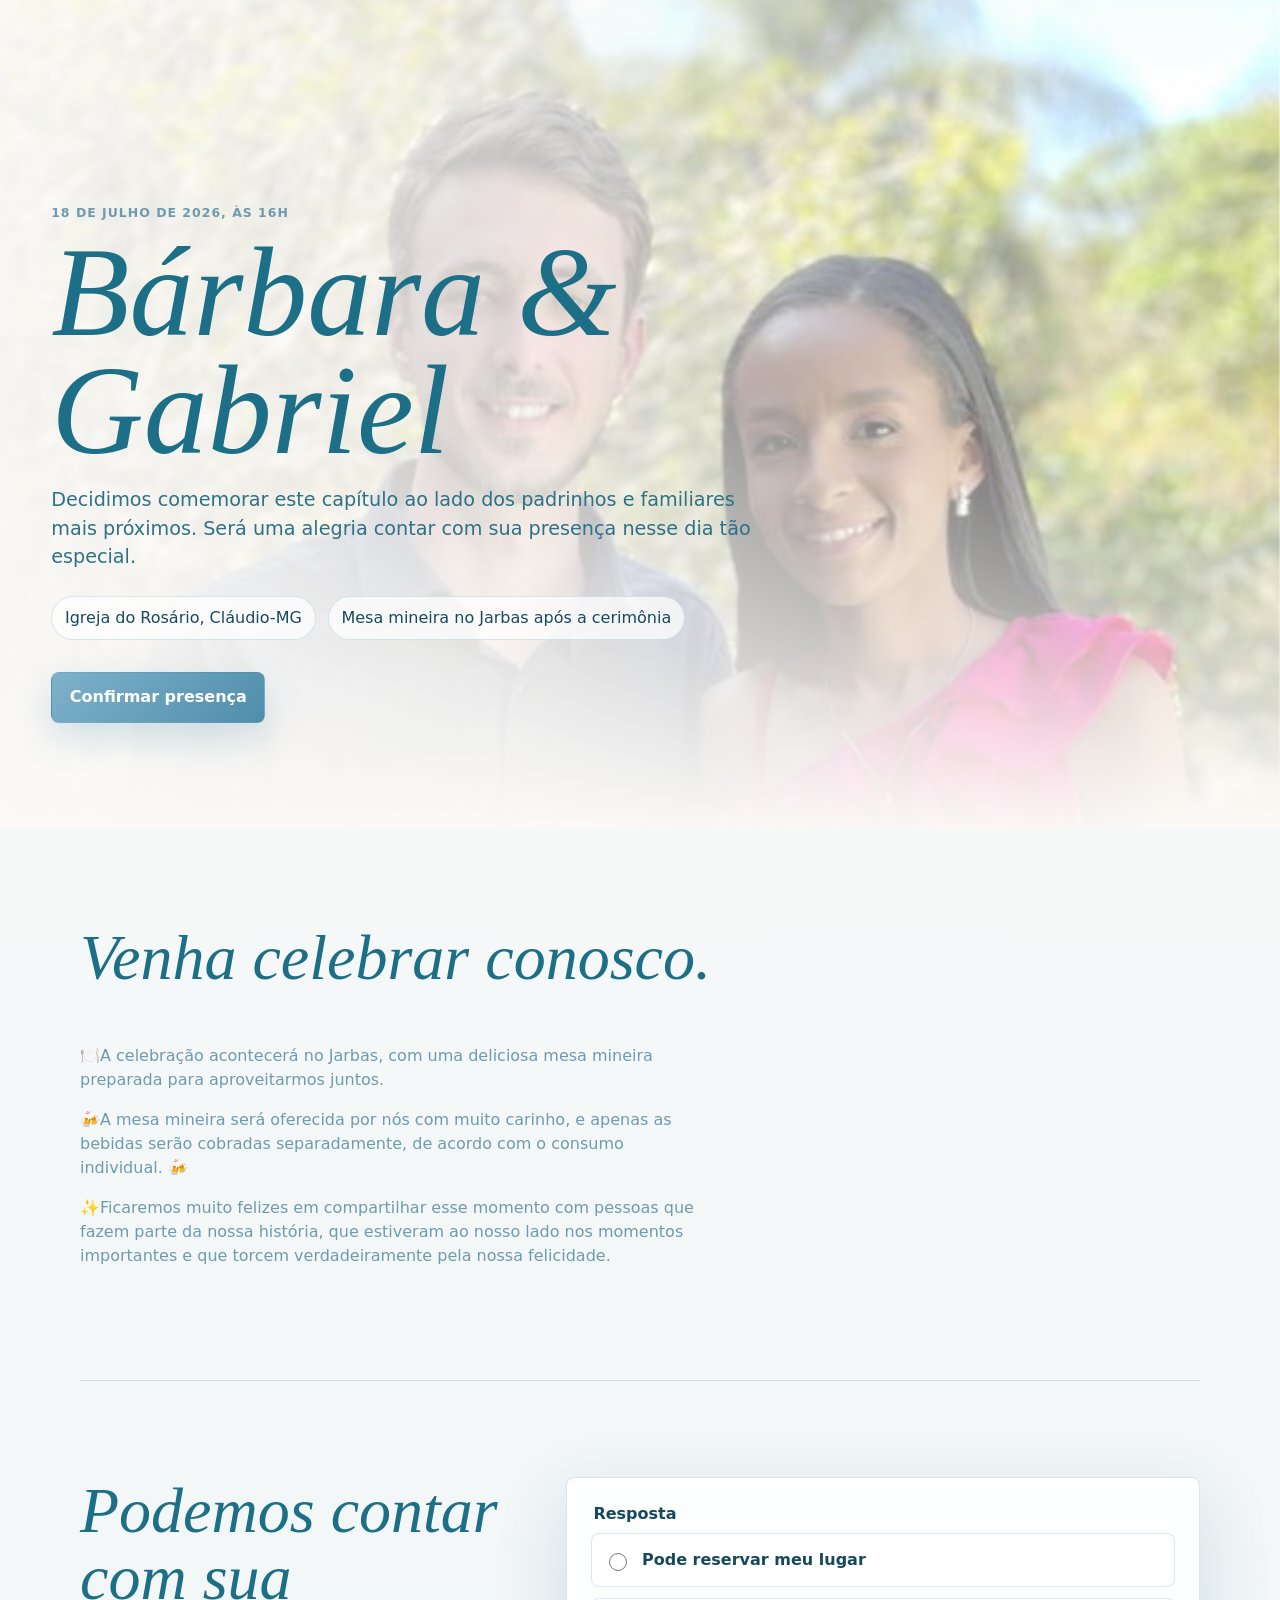
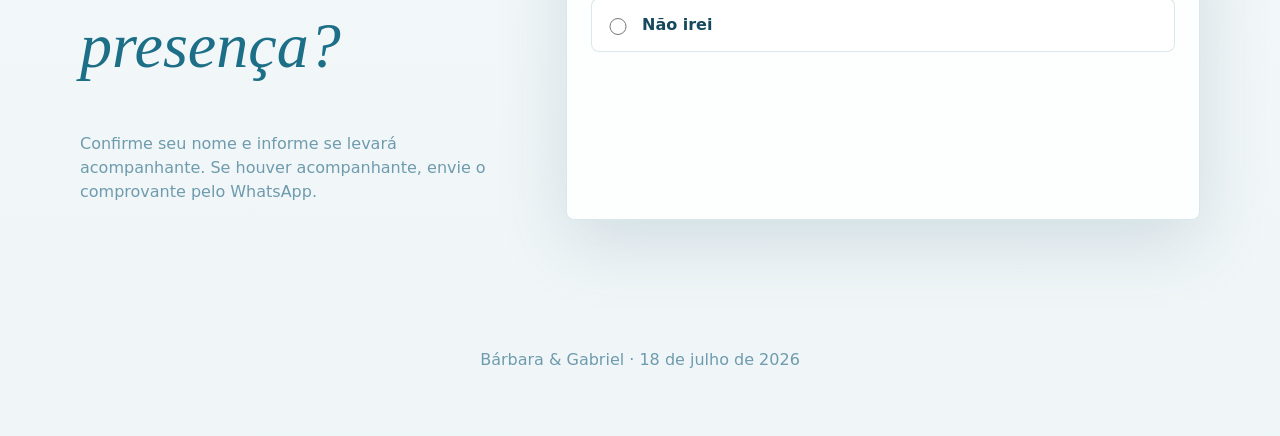
==== index.html @ 6b28c81f "Initial RSVP page" ====
<!doctype html>
<html lang="pt-BR">
  <head>
    <meta charset="utf-8" />
    <meta name="viewport" content="width=device-width, initial-scale=1" />
    <meta
      name="description"
      content="Confirme sua presença na celebração do casamento de Bárbara e Gabriel."
    />
    <title>Bárbara & Gabriel | Confirmação de Presença</title>
    <link
      rel="icon"
      href="data:image/svg+xml,%3Csvg xmlns='http://www.w3.org/2000/svg' viewBox='0 0 64 64'%3E%3Crect width='64' height='64' rx='8' fill='%23151625'/%3E%3Ctext x='50%25' y='56%25' text-anchor='middle' font-size='30' fill='%23f6f0e7' font-family='Georgia'%3EBG%3C/text%3E%3C/svg%3E"
    />
    <link rel="preload" as="image" href="foto.png" />
    <link rel="stylesheet" href="styles.css" />
  </head>
  <body>
    <a class="skip-link" href="#confirmacao">Ir para confirmação</a>

    <header class="hero" aria-label="Convite de casamento de Bárbara e Gabriel">
      <img
        class="hero__image"
        src="foto.png"
        alt="Bárbara e Gabriel sorrindo ao ar livre"
        width="1080"
        height="1271"
        decoding="async"
        fetchpriority="high"
      />
      <div class="hero__shade" aria-hidden="true"></div>
      <div class="hero__grain" aria-hidden="true"></div>

      <div class="hero__content">
        <p class="eyebrow">18 de julho de 2026, às 16h</p>
        <h1>Bárbara & Gabriel</h1>
        <p class="hero__copy">
          Decidimos comemorar este capítulo ao lado dos padrinhos e familiares
          mais próximos. Será uma alegria contar com sua presença nesse dia tão
          especial.
        </p>
        <div class="hero__meta" aria-label="Informações principais do evento">
          <span>Igreja do Rosário, Cláudio-MG</span>
          <span>Mesa mineira no Jarbas após a cerimônia</span>
        </div>
        <a class="button button--primary" href="#confirmacao">Confirmar presença</a>
      </div>
    </header>

    <main>
      <section class="intro" aria-labelledby="celebracao-title">
        <div class="intro__text">
          <h2 id="celebracao-title">Venha celebrar conosco.</h2>
          <p>
            🍽️A celebração acontecerá no Jarbas, com uma deliciosa mesa mineira
            preparada para aproveitarmos juntos.
          </p>
          <p>
            🍻A mesa mineira será oferecida por nós com muito carinho, e apenas
            as bebidas serão cobradas separadamente, de acordo com o consumo
            individual. 🍻
          </p>
          <p>
            ✨Ficaremos muito felizes em compartilhar esse momento com pessoas
            que fazem parte da nossa história, que estiveram ao nosso lado nos
            momentos importantes e que torcem verdadeiramente pela nossa
            felicidade.
          </p>
        </div>
      </section>

      <section class="rsvp" id="confirmacao" aria-labelledby="rsvp-title">
        <div class="rsvp__header">
          <h2 id="rsvp-title">Podemos contar com sua presença?</h2>
          <p>
            Confirme seu nome e informe se levará acompanhante. Se houver
            acompanhante, envie o comprovante pelo WhatsApp.
          </p>
        </div>

        <form class="rsvp-form" id="rsvpForm" novalidate>
          <div class="honeypot" aria-hidden="true">
            <label for="website">Website</label>
            <input id="website" name="website" type="text" tabindex="-1" autocomplete="off" />
          </div>

          <fieldset class="choice-group">
            <legend>Resposta</legend>
            <label class="choice-card">
              <input type="radio" name="attendance" value="confirmado" />
              <span>Pode reservar meu lugar</span>
            </label>
            <label class="choice-card">
              <input type="radio" name="attendance" value="nao_irei" />
              <span>Não irei</span>
            </label>
          </fieldset>

          <div class="presence-fields" data-presence-fields hidden>
            <div class="field">
              <label for="respondentName">Nome do convidado</label>
              <input
                id="respondentName"
                name="respondentName"
                type="text"
                maxlength="80"
                autocomplete="name"
                placeholder="Digite o seu nome."
              />
            </div>

            <div class="dynamic-block companions" data-companion-section>
              <div class="block-heading">
                <div>
                  <h3>Acompanhantes</h3>
                  <p>
                    Para os acompanhantes, haverá uma contribuição no valor de
                    R$ 70,00 referente à mesa mineira. As bebidas serão cobradas
                    à parte, de acordo com o consumo individual.
                  </p>
                  <p>
                    Pedimos apenas que nos envie o nome do acompanhante juntamente
                    com o comprovante do Pix abaixo ✨
                  </p>
                </div>
                <button class="button button--ghost" type="button" data-add-companion>
                  Adicionar acompanhante
                </button>
              </div>
              <div class="name-list" data-companion-list></div>
            </div>

            <aside class="summary" aria-live="polite">
              <div>
                <span>Pessoas confirmadas</span>
                <strong data-total-people>1</strong>
              </div>
              <div>
                <span>Acompanhantes</span>
                <strong data-total-companions>0</strong>
              </div>
              <div>
                <span>Contribuição</span>
                <strong data-total-price>R$ 0,00</strong>
              </div>
            </aside>

            <div class="payment-action" data-payment-action hidden>
              <div class="payment-info" aria-label="Dados de contribuição do acompanhante">
                <div>
                  <span class="detail__label">Pix</span>
                  <button class="copy-pix" type="button" data-copy="bargonsilva@gmail.com">
                    bargonsilva@gmail.com
                  </button>
                </div>
              </div>
              <a class="button button--secondary" data-whatsapp href="#" target="_blank" rel="noopener">
                Enviar comprovante pelo WhatsApp
              </a>
            </div>
          </div>

          <p class="form-message" data-form-message role="status"></p>

          <div class="form-actions" data-form-actions hidden>
            <button class="button button--primary" type="submit" data-submit>
              Enviar confirmação
            </button>
          </div>
        </form>

        <section class="success-panel" data-success hidden aria-live="polite">
          <p class="eyebrow">Confirmação enviada</p>
          <h2>Obrigado por responder.</h2>
          <p data-success-summary></p>
          <a class="button button--primary" data-success-whatsapp href="#" target="_blank" rel="noopener">
            Abrir WhatsApp
          </a>
        </section>
      </section>
    </main>

    <footer class="footer">
      <p>Bárbara & Gabriel · 18 de julho de 2026</p>
    </footer>

    <template id="nameRowTemplate">
      <div class="name-row">
        <label>
          <span data-label>Nome</span>
          <input type="text" maxlength="80" autocomplete="off" />
        </label>
        <button class="icon-button" type="button" aria-label="Remover nome" data-remove-name>
          ×
        </button>
      </div>
    </template>

    <script src="script.js"></script>
  </body>
</html>
---- styles.css ----
:root {
  color-scheme: light;
  --ink: #1c6f86;
  --text: #2f7185;
  --muted: #6e9bad;
  --bg: #fbfaf8;
  --bg-soft: #eef5f8;
  --paper-blue: #c2d9ee;
  --line: rgba(65, 139, 162, 0.2);
  --leaf: #6f9488;
  --leaf-dark: #315f62;
  --rose: #d01867;
  --rose-dark: #9e174f;
  --navy: #17495e;
  --focus: #8dbad4;
  --danger: #ad2c4b;
  --success: #497f61;
  --radius: 8px;
  --shadow: 0 22px 70px rgba(38, 93, 113, 0.16);
}

* {
  box-sizing: border-box;
}

html {
  scroll-behavior: smooth;
}

body {
  margin: 0;
  background:
    linear-gradient(180deg, rgba(251, 250, 248, 0.96), rgba(238, 245, 248, 0.9)),
    var(--bg);
  color: var(--text);
  font-family:
    "Segoe UI",
    system-ui,
    -apple-system,
    BlinkMacSystemFont,
    sans-serif;
  font-size: 16px;
  line-height: 1.5;
}

button,
input {
  font: inherit;
}

button,
a {
  -webkit-tap-highlight-color: transparent;
}

a {
  color: inherit;
}

.skip-link {
  position: fixed;
  left: 1rem;
  top: 1rem;
  z-index: 20;
  transform: translateY(-150%);
  background: var(--navy);
  color: #fff;
  padding: 0.75rem 1rem;
  border-radius: var(--radius);
}

.skip-link:focus-visible {
  transform: translateY(0);
}

.hero {
  position: relative;
  min-height: 92svh;
  display: grid;
  align-items: end;
  overflow: hidden;
  isolation: isolate;
  padding: clamp(1.25rem, 4vw, 4rem);
}

.hero__image,
.hero__shade,
.hero__grain {
  position: absolute;
  inset: 0;
  width: 100%;
  height: 100%;
}

.hero__image {
  object-fit: cover;
  object-position: 50% 28%;
  z-index: -3;
  filter: saturate(0.88) contrast(1.02) brightness(1.06);
}

.hero__shade {
  z-index: -2;
  background:
    linear-gradient(90deg, rgba(251, 250, 248, 0.94) 0%, rgba(251, 250, 248, 0.74) 39%, rgba(251, 250, 248, 0.06) 100%),
    linear-gradient(180deg, rgba(251, 250, 248, 0.1) 0%, rgba(251, 250, 248, 0.18) 50%, rgba(251, 250, 248, 0.98) 100%);
}

.hero__grain {
  z-index: -1;
  opacity: 0.28;
  background-image:
    linear-gradient(rgba(255, 255, 255, 0.05) 1px, transparent 1px),
    linear-gradient(90deg, rgba(255, 255, 255, 0.04) 1px, transparent 1px);
  background-size: 44px 44px;
  mix-blend-mode: soft-light;
}

.hero__content {
  max-width: 720px;
  padding-bottom: min(6vh, 4rem);
  animation: reveal 900ms ease-out both;
}

.eyebrow {
  margin: 0 0 0.75rem;
  color: var(--muted);
  font-size: 0.78rem;
  font-weight: 700;
  letter-spacing: 0.08em;
  text-transform: uppercase;
}

h1,
h2,
h3,
p {
  margin-top: 0;
}

h1 {
  margin-bottom: 1rem;
  font-family: Georgia, "Times New Roman", serif;
  font-size: clamp(3.25rem, 10vw, 8.5rem);
  font-weight: 400;
  line-height: 0.92;
  color: var(--ink);
  font-style: italic;
}

h2 {
  font-family: Georgia, "Times New Roman", serif;
  font-size: clamp(2rem, 5vw, 4rem);
  font-weight: 400;
  line-height: 1.05;
  color: var(--ink);
  font-style: italic;
}

h3 {
  margin-bottom: 0.25rem;
  font-size: 1rem;
}

.hero__copy {
  max-width: 58ch;
  color: var(--text);
  font-size: clamp(1rem, 2vw, 1.2rem);
}

.hero__meta {
  display: flex;
  flex-wrap: wrap;
  gap: 0.75rem;
  margin: 1.5rem 0 2rem;
}

.hero__meta span {
  border: 1px solid var(--line);
  border-radius: 999px;
  padding: 0.55rem 0.8rem;
  background: rgba(255, 255, 255, 0.72);
  backdrop-filter: blur(10px);
  color: var(--navy);
}

.button {
  display: inline-flex;
  min-height: 48px;
  align-items: center;
  justify-content: center;
  border: 1px solid transparent;
  border-radius: var(--radius);
  padding: 0.78rem 1.1rem;
  cursor: pointer;
  text-decoration: none;
  font-weight: 750;
  transition:
    transform 160ms ease,
    border-color 160ms ease,
    background 160ms ease,
    color 160ms ease;
}

.button:hover {
  transform: translateY(-2px);
}

.button:active {
  transform: translateY(0);
}

.button--primary {
  background: linear-gradient(135deg, #7fb1ca, #4f8eab);
  color: #fff;
  box-shadow: 0 14px 36px rgba(79, 142, 171, 0.24);
}

.button--secondary {
  background: rgba(194, 217, 238, 0.46);
  border-color: var(--line);
  color: var(--navy);
}

.button--ghost {
  min-height: 42px;
  background: transparent;
  border-color: rgba(65, 139, 162, 0.32);
  color: var(--ink);
}

main {
  position: relative;
  z-index: 1;
}

.intro,
.rsvp {
  width: min(1120px, calc(100% - 2rem));
  margin-inline: auto;
}

.intro {
  display: grid;
  grid-template-columns: 1fr;
  gap: clamp(1rem, 4vw, 3rem);
  padding: clamp(3rem, 8vw, 6rem) 0;
  border-bottom: 1px solid var(--line);
}

.intro__text p {
  max-width: 62ch;
  color: var(--muted);
}

.intro__details,
.payment-info {
  align-self: end;
  display: grid;
  gap: 1rem;
  padding: 1rem;
  border: 1px solid var(--line);
  border-radius: var(--radius);
  background: rgba(255, 255, 255, 0.72);
}

.intro__details > div,
.payment-info > div {
  display: grid;
  gap: 0.25rem;
}

.detail__label {
  color: var(--muted);
  font-size: 0.82rem;
}

.copy-pix {
  width: fit-content;
  border: 0;
  padding: 0;
  background: transparent;
  color: var(--ink);
  cursor: pointer;
  text-align: left;
  font-weight: 700;
  text-decoration: underline;
  text-underline-offset: 0.25em;
}

.rsvp {
  display: grid;
  grid-template-columns: minmax(0, 0.8fr) minmax(320px, 1.2fr);
  gap: clamp(1.5rem, 5vw, 4rem);
  padding: clamp(3rem, 8vw, 6rem) 0;
}

.rsvp__header {
  position: sticky;
  top: 1.5rem;
  align-self: start;
}

.rsvp__header p {
  color: var(--muted);
}

.rsvp-form,
.success-panel {
  border: 1px solid var(--line);
  border-radius: var(--radius);
  background: rgba(255, 255, 255, 0.84);
  box-shadow: var(--shadow);
  padding: clamp(1rem, 3vw, 1.5rem);
}

.honeypot {
  position: absolute;
  left: -100vw;
  width: 1px;
  height: 1px;
  overflow: hidden;
}

.field,
.dynamic-block,
.choice-group {
  margin: 0 0 1.25rem;
}

label,
legend {
  color: var(--navy);
  font-weight: 700;
}

.field label,
.name-row span,
legend {
  display: block;
  margin-bottom: 0.45rem;
}

input[type="text"] {
  width: 100%;
  min-height: 48px;
  border: 1px solid var(--line);
  border-radius: var(--radius);
  background: rgba(255, 255, 255, 0.92);
  color: var(--navy);
  padding: 0.8rem 0.9rem;
  outline: 0;
}

input[type="text"]::placeholder {
  color: rgba(47, 113, 133, 0.56);
}

input[type="text"]:focus,
.choice-card:has(input:focus-visible),
.button:focus-visible,
.icon-button:focus-visible,
.copy-pix:focus-visible {
  outline: 3px solid rgba(141, 186, 212, 0.42);
  outline-offset: 3px;
}

.choice-group {
  border: 0;
  padding: 0;
}

.choice-card {
  display: flex;
  min-height: 54px;
  align-items: center;
  gap: 0.75rem;
  border: 1px solid var(--line);
  border-radius: var(--radius);
  padding: 0.75rem;
  background: rgba(255, 255, 255, 0.78);
  cursor: pointer;
}

.choice-card + .choice-card {
  margin-top: 0.65rem;
}

.choice-card:has(input:checked) {
  border-color: rgba(65, 139, 162, 0.62);
  background: rgba(194, 217, 238, 0.48);
}

.choice-card input {
  width: 1.1rem;
  height: 1.1rem;
  accent-color: var(--rose);
}

.block-heading {
  display: flex;
  align-items: start;
  justify-content: space-between;
  gap: 1rem;
  margin-bottom: 0.85rem;
}

.block-heading p {
  margin-bottom: 0;
  color: var(--muted);
  font-size: 0.94rem;
}

.name-list {
  display: grid;
  gap: 0.75rem;
}

.name-row {
  display: grid;
  grid-template-columns: 1fr 44px;
  gap: 0.65rem;
  align-items: end;
}

.icon-button {
  width: 44px;
  height: 48px;
  border: 1px solid var(--line);
  border-radius: var(--radius);
  background: rgba(194, 217, 238, 0.22);
  color: var(--ink);
  cursor: pointer;
  font-size: 1.4rem;
  line-height: 1;
}

.summary {
  display: grid;
  grid-template-columns: repeat(3, 1fr);
  gap: 0.7rem;
  margin: 1.25rem 0;
}

.summary div {
  display: grid;
  gap: 0.35rem;
  border: 1px solid var(--line);
  border-radius: var(--radius);
  padding: 0.85rem;
  background: rgba(238, 245, 248, 0.7);
}

.payment-action {
  display: grid;
  gap: 0.8rem;
  margin-top: -0.2rem;
  border: 1px solid var(--line);
  border-radius: var(--radius);
  padding: 1rem;
  background: rgba(194, 217, 238, 0.24);
}

.payment-action p {
  margin: 0;
  color: var(--text);
}

.summary span {
  color: var(--muted);
  font-size: 0.78rem;
}

.summary strong {
  font-size: 1.1rem;
}

.form-message {
  min-height: 1.5rem;
  color: var(--muted);
}

.form-message.is-error {
  color: var(--danger);
}

.form-message.is-success {
  color: var(--success);
}

.form-actions {
  display: grid;
  gap: 0.75rem;
}

.success-panel {
  align-self: start;
}

.success-panel p:not(.eyebrow) {
  color: var(--muted);
}

.footer {
  padding: 2rem 1rem 3rem;
  color: var(--muted);
  text-align: center;
}

[hidden] {
  display: none !important;
}

@keyframes reveal {
  from {
    opacity: 0;
    transform: translateY(24px);
  }
  to {
    opacity: 1;
    transform: translateY(0);
  }
}

@media (max-width: 820px) {
  .hero {
    min-height: 92svh;
    align-items: end;
  }

  .hero__image {
    object-position: 50% 20%;
  }

  .hero__shade {
    background:
      linear-gradient(180deg, rgba(251, 250, 248, 0.08) 0%, rgba(251, 250, 248, 0.42) 42%, rgba(251, 250, 248, 0.98) 100%),
      linear-gradient(90deg, rgba(251, 250, 248, 0.76), rgba(251, 250, 248, 0.2));
  }

  .intro,
  .rsvp {
    grid-template-columns: 1fr;
  }

  .rsvp__header {
    position: static;
  }

  .summary {
    grid-template-columns: 1fr;
  }

  .block-heading,
  .form-actions {
    align-items: stretch;
    flex-direction: column;
  }

  .button {
    width: 100%;
  }
}

@media (max-width: 480px) {
  .hero {
    padding: 1rem;
  }

  .hero__meta span {
    width: 100%;
  }

  .name-row {
    grid-template-columns: 1fr;
  }

  .icon-button {
    width: 100%;
  }
}

@media (prefers-reduced-motion: reduce) {
  *,
  *::before,
  *::after {
    scroll-behavior: auto !important;
    animation-duration: 1ms !important;
    animation-iteration-count: 1 !important;
    transition-duration: 1ms !important;
  }
}
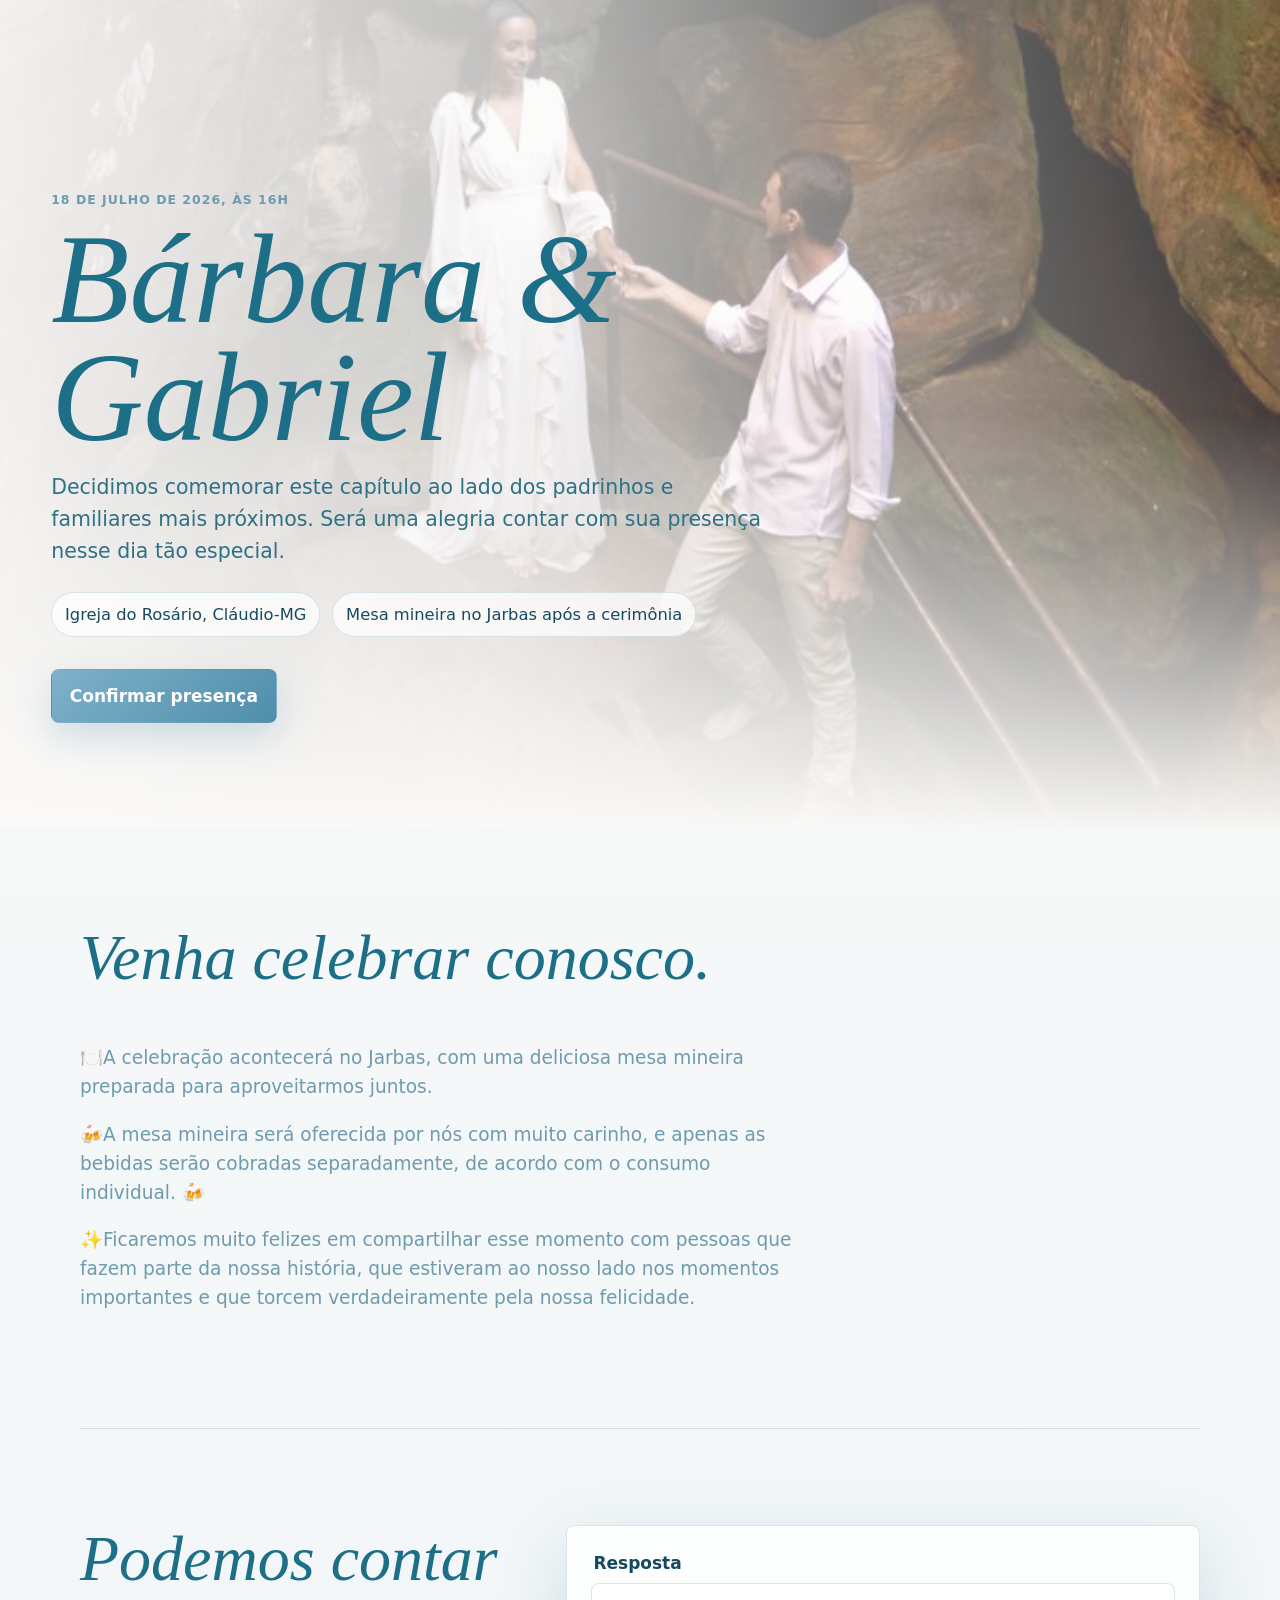
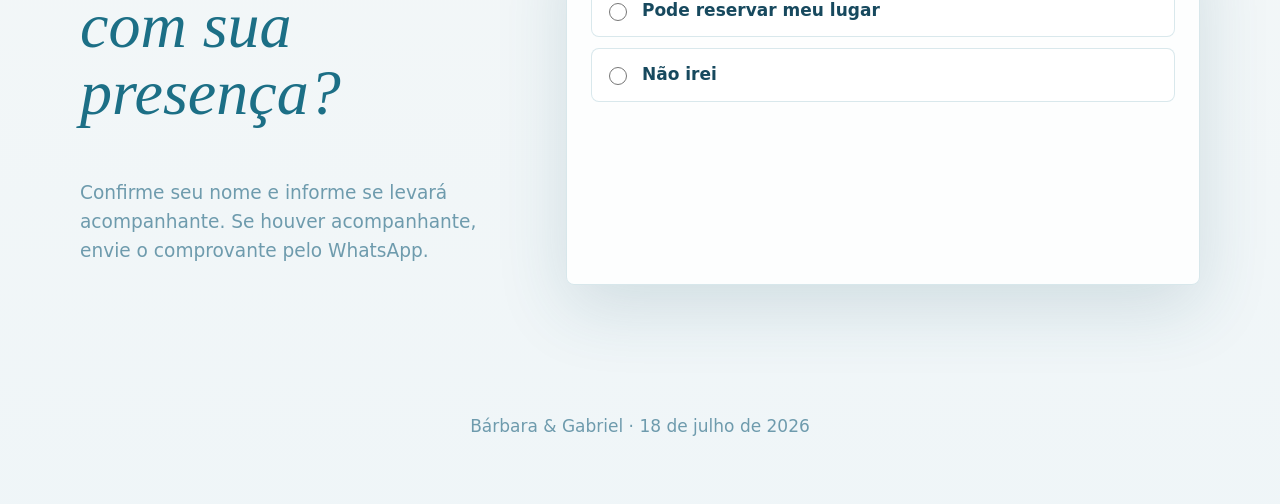
==== commit 1cb7e147: "Add Pix copy icon button" ====
--- a/index.html
+++ b/index.html
@@ -149,9 +149,18 @@
               <div class="payment-info" aria-label="Dados de contribuição do acompanhante">
                 <div>
                   <span class="detail__label">Pix</span>
-                  <button class="copy-pix" type="button" data-copy="bargonsilva@gmail.com">
-                    bargonsilva@gmail.com
-                  </button>
+                  <span class="pix-copy-row">
+                    <span class="pix-key">bargonsilva@gmail.com</span>
+                    <button
+                      class="copy-pix"
+                      type="button"
+                      data-copy="bargonsilva@gmail.com"
+                      aria-label="Copiar chave Pix"
+                      title="Copiar chave Pix"
+                    >
+                      <span aria-hidden="true">⧉</span>
+                    </button>
+                  </span>
                 </div>
               </div>
               <a class="button button--secondary" data-whatsapp href="#" target="_blank" rel="noopener">
--- a/styles.css
+++ b/styles.css
@@ -39,8 +39,8 @@
     -apple-system,
     BlinkMacSystemFont,
     sans-serif;
-  font-size: 16px;
-  line-height: 1.5;
+  font-size: 17px;
+  line-height: 1.56;
 }
 
 button,
@@ -165,7 +165,7 @@
 .hero__copy {
   max-width: 58ch;
   color: var(--text);
-  font-size: clamp(1rem, 2vw, 1.2rem);
+  font-size: clamp(1.08rem, 2vw, 1.28rem);
 }
 
 .hero__meta {
@@ -182,6 +182,7 @@
   background: rgba(255, 255, 255, 0.72);
   backdrop-filter: blur(10px);
   color: var(--navy);
+  font-size: 1.02rem;
 }
 
 .button {
@@ -251,6 +252,7 @@
 .intro__text p {
   max-width: 62ch;
   color: var(--muted);
+  font-size: clamp(1.06rem, 1.7vw, 1.16rem);
 }
 
 .intro__details,
@@ -272,20 +274,50 @@
 
 .detail__label {
   color: var(--muted);
-  font-size: 0.82rem;
+  font-size: 0.9rem;
+}
+
+.pix-copy-row {
+  display: flex;
+  align-items: center;
+  gap: 0.55rem;
+  flex-wrap: wrap;
+}
+
+.pix-key {
+  color: var(--ink);
+  font-weight: 700;
 }
 
 .copy-pix {
-  width: fit-content;
-  border: 0;
+  display: inline-grid;
+  width: 36px;
+  height: 36px;
+  place-items: center;
+  border: 1px solid var(--line);
+  border-radius: var(--radius);
   padding: 0;
-  background: transparent;
+  background: rgba(255, 255, 255, 0.78);
   color: var(--ink);
   cursor: pointer;
-  text-align: left;
-  font-weight: 700;
-  text-decoration: underline;
-  text-underline-offset: 0.25em;
+  font-size: 1rem;
+  line-height: 1;
+  transition:
+    transform 160ms ease,
+    background 160ms ease,
+    border-color 160ms ease;
+}
+
+.copy-pix:hover {
+  transform: translateY(-1px);
+  border-color: rgba(65, 139, 162, 0.42);
+  background: rgba(194, 217, 238, 0.42);
+}
+
+.copy-pix.is-copied {
+  border-color: rgba(73, 127, 97, 0.45);
+  background: rgba(73, 127, 97, 0.12);
+  color: var(--success);
 }
 
 .rsvp {
@@ -303,6 +335,7 @@
 
 .rsvp__header p {
   color: var(--muted);
+  font-size: clamp(1.06rem, 1.7vw, 1.16rem);
 }
 
 .rsvp-form,
@@ -408,7 +441,7 @@
 .block-heading p {
   margin-bottom: 0;
   color: var(--muted);
-  font-size: 0.94rem;
+  font-size: 1.02rem;
 }
 
 .name-list {
@@ -464,11 +497,12 @@
 .payment-action p {
   margin: 0;
   color: var(--text);
+  font-size: 1.02rem;
 }
 
 .summary span {
   color: var(--muted);
-  font-size: 0.78rem;
+  font-size: 0.88rem;
 }
 
 .summary strong {
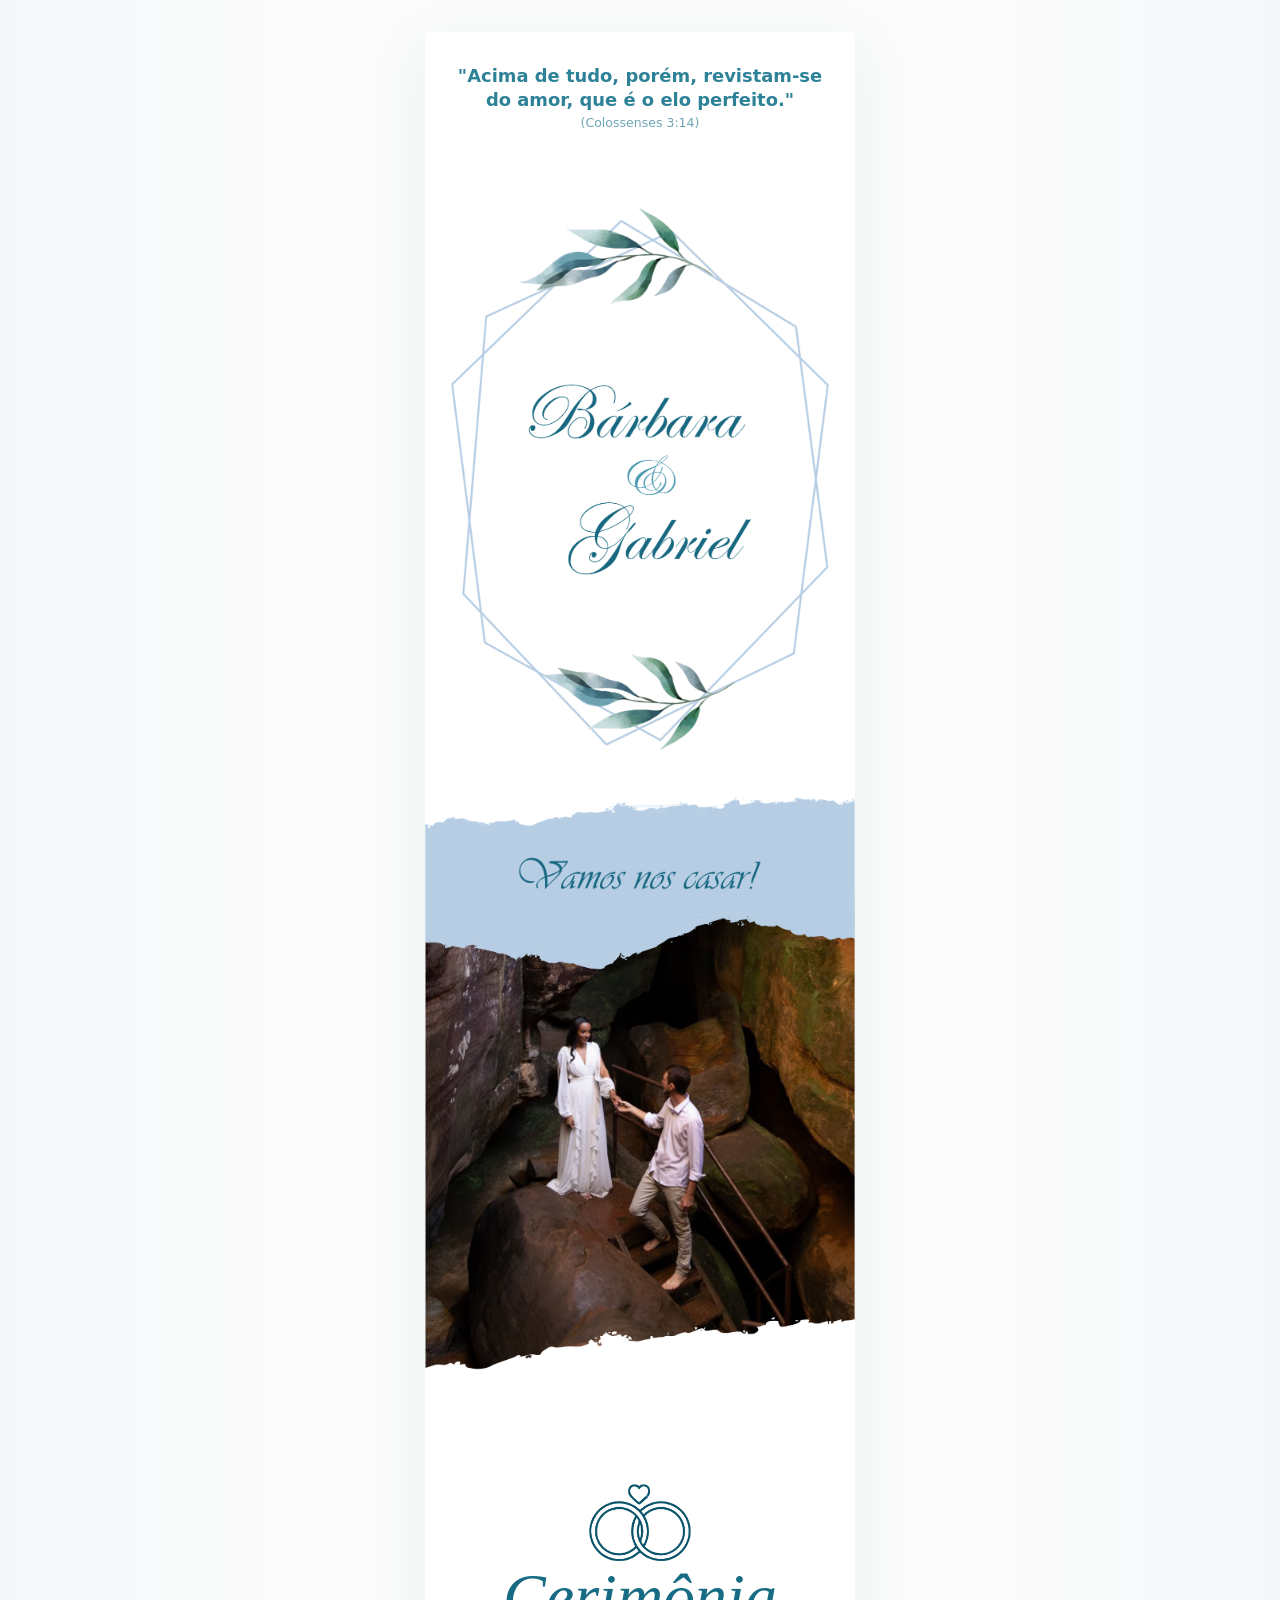
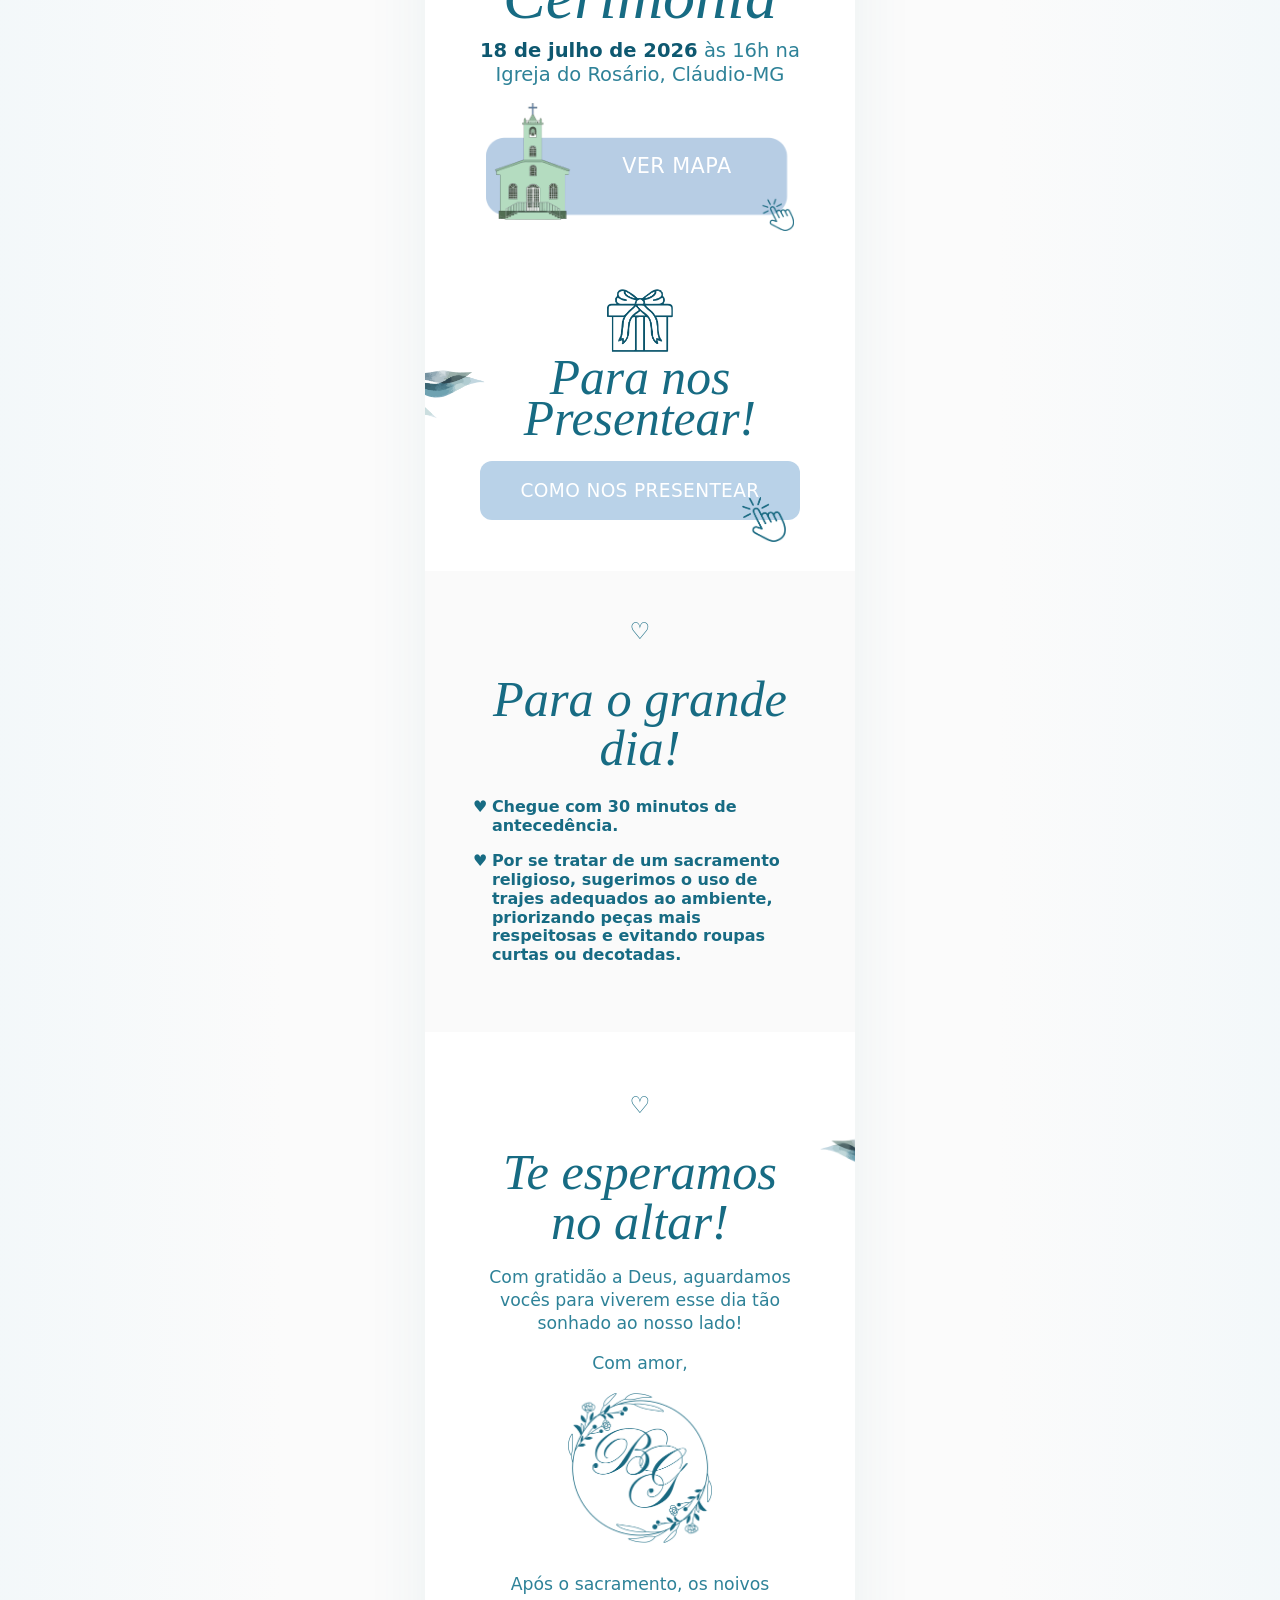
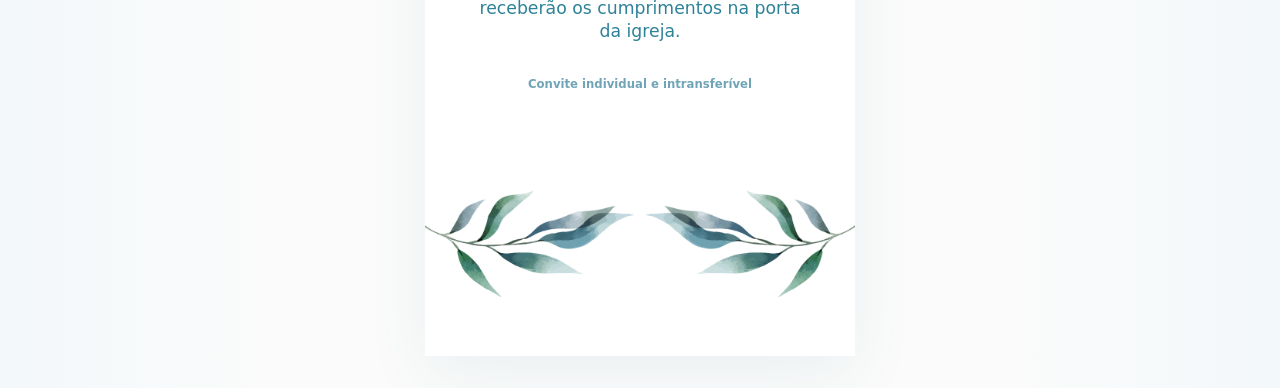
==== commit c16bab78: "Remove RSVP CTA from invitation ending" ====
--- a/index.html
+++ b/index.html
@@ -5,206 +5,171 @@
     <meta name="viewport" content="width=device-width, initial-scale=1" />
     <meta
       name="description"
-      content="Confirme sua presença na celebração do casamento de Bárbara e Gabriel."
+      content="Convite de casamento de Bárbara e Gabriel."
     />
-    <title>Bárbara & Gabriel | Confirmação de Presença</title>
+    <title>Bárbara & Gabriel | Convite de Casamento</title>
     <link
       rel="icon"
-      href="data:image/svg+xml,%3Csvg xmlns='http://www.w3.org/2000/svg' viewBox='0 0 64 64'%3E%3Crect width='64' height='64' rx='8' fill='%23151625'/%3E%3Ctext x='50%25' y='56%25' text-anchor='middle' font-size='30' fill='%23f6f0e7' font-family='Georgia'%3EBG%3C/text%3E%3C/svg%3E"
+      href="data:image/svg+xml,%3Csvg xmlns='http://www.w3.org/2000/svg' viewBox='0 0 64 64'%3E%3Crect width='64' height='64' rx='8' fill='%23f8fbfb'/%3E%3Ctext x='50%25' y='56%25' text-anchor='middle' font-size='28' fill='%23176b83' font-family='Georgia'%3EBG%3C/text%3E%3C/svg%3E"
     />
-    <link rel="preload" as="image" href="foto.png" />
-    <link rel="stylesheet" href="styles.css" />
+    <link rel="preload" as="image" href="assets/convite/nomes.png" />
+    <link rel="preload" as="image" href="assets/convite/noivos.png" />
+    <link rel="stylesheet" href="convite.css" />
   </head>
   <body>
-    <a class="skip-link" href="#confirmacao">Ir para confirmação</a>
+    <a class="skip-link" href="#cerimonia">Ir para cerimônia</a>
 
-    <header class="hero" aria-label="Convite de casamento de Bárbara e Gabriel">
-      <img
-        class="hero__image"
-        src="foto.png"
-        alt="Bárbara e Gabriel sorrindo ao ar livre"
-        width="1080"
-        height="1271"
-        decoding="async"
-        fetchpriority="high"
-      />
-      <div class="hero__shade" aria-hidden="true"></div>
-      <div class="hero__grain" aria-hidden="true"></div>
+    <main class="invite-page" aria-label="Convite de casamento de Bárbara e Gabriel">
+      <header class="opening">
+        <p class="verse">
+          "Acima de tudo, porém, revistam-se<br />
+          do amor, que é o elo perfeito."
+          <span>(Colossenses 3:14)</span>
+        </p>
 
-      <div class="hero__content">
-        <p class="eyebrow">18 de julho de 2026, às 16h</p>
-        <h1>Bárbara & Gabriel</h1>
-        <p class="hero__copy">
-          Decidimos comemorar este capítulo ao lado dos padrinhos e familiares
-          mais próximos. Será uma alegria contar com sua presença nesse dia tão
-          especial.
-        </p>
-        <div class="hero__meta" aria-label="Informações principais do evento">
-          <span>Igreja do Rosário, Cláudio-MG</span>
-          <span>Mesa mineira no Jarbas após a cerimônia</span>
-        </div>
-        <a class="button button--primary" href="#confirmacao">Confirmar presença</a>
-      </div>
-    </header>
+        <img
+          class="names-art"
+          src="assets/convite/nomes.png"
+          alt="Bárbara e Gabriel"
+          width="946"
+          height="1619"
+          decoding="async"
+          fetchpriority="high"
+        />
+      </header>
 
-    <main>
-      <section class="intro" aria-labelledby="celebracao-title">
-        <div class="intro__text">
-          <h2 id="celebracao-title">Venha celebrar conosco.</h2>
-          <p>
-            🍽️A celebração acontecerá no Jarbas, com uma deliciosa mesa mineira
-            preparada para aproveitarmos juntos.
-          </p>
-          <p>
-            🍻A mesa mineira será oferecida por nós com muito carinho, e apenas
-            as bebidas serão cobradas separadamente, de acordo com o consumo
-            individual. 🍻
-          </p>
-          <p>
-            ✨Ficaremos muito felizes em compartilhar esse momento com pessoas
-            que fazem parte da nossa história, que estiveram ao nosso lado nos
-            momentos importantes e que torcem verdadeiramente pela nossa
-            felicidade.
-          </p>
-        </div>
+      <section class="couple-section" aria-label="Vamos nos casar">
+        <img
+          class="couple-art"
+          src="assets/convite/noivos.png"
+          alt="Vamos nos casar! Foto de Bárbara e Gabriel"
+          width="1082"
+          height="1599"
+          decoding="async"
+          fetchpriority="high"
+        />
       </section>
 
-      <section class="rsvp" id="confirmacao" aria-labelledby="rsvp-title">
-        <div class="rsvp__header">
-          <h2 id="rsvp-title">Podemos contar com sua presença?</h2>
-          <p>
-            Confirme seu nome e informe se levará acompanhante. Se houver
-            acompanhante, envie o comprovante pelo WhatsApp.
-          </p>
-        </div>
+      <section class="ceremony" id="cerimonia" aria-labelledby="ceremony-title">
+        <img
+          class="rings-art"
+          src="assets/convite/aliancas.png"
+          alt=""
+          width="194"
+          height="146"
+          decoding="async"
+        />
+        <h1 id="ceremony-title">Cerimônia</h1>
+        <p>
+          <strong>18 de julho de 2026</strong> às 16h na<br />
+          Igreja do Rosário, Cláudio-MG
+        </p>
 
-        <form class="rsvp-form" id="rsvpForm" novalidate>
-          <div class="honeypot" aria-hidden="true">
-            <label for="website">Website</label>
-            <input id="website" name="website" type="text" tabindex="-1" autocomplete="off" />
-          </div>
+        <a
+          class="map-link"
+          href="https://www.google.com/maps/search/?api=1&query=Igreja%20do%20Ros%C3%A1rio%2C%20Cl%C3%A1udio-MG"
+          target="_blank"
+          rel="noopener"
+          aria-label="Ver mapa da Igreja do Rosário, Cláudio-MG"
+        >
+          <img
+            src="assets/convite/local.png"
+            alt=""
+            width="1325"
+            height="556"
+            decoding="async"
+          />
+          <span>Ver mapa</span>
+        </a>
+      </section>
 
-          <fieldset class="choice-group">
-            <legend>Resposta</legend>
-            <label class="choice-card">
-              <input type="radio" name="attendance" value="confirmado" />
-              <span>Pode reservar meu lugar</span>
-            </label>
-            <label class="choice-card">
-              <input type="radio" name="attendance" value="nao_irei" />
-              <span>Não irei</span>
-            </label>
-          </fieldset>
+      <section class="gift-section" aria-labelledby="gift-title">
+        <img
+          class="branch branch--left"
+          src="assets/convite/galho-2.png"
+          alt=""
+          width="369"
+          height="368"
+          decoding="async"
+        />
+        <img
+          class="gift-art"
+          src="assets/convite/presente.png"
+          alt=""
+          width="253"
+          height="242"
+          decoding="async"
+        />
+        <h2 id="gift-title">Para nos<br />Presentear!</h2>
+        <a
+          class="soft-button"
+          href="presentes.html"
+        >
+          Como nos presentear
+          <img
+            class="click-icon click-icon--gift"
+            src="assets/convite/icone-clique.png"
+            alt=""
+            width="194"
+            height="198"
+            decoding="async"
+          />
+        </a>
+      </section>
 
-          <div class="presence-fields" data-presence-fields hidden>
-            <div class="field">
-              <label for="respondentName">Nome do convidado</label>
-              <input
-                id="respondentName"
-                name="respondentName"
-                type="text"
-                maxlength="80"
-                autocomplete="name"
-                placeholder="Digite o seu nome."
-              />
-            </div>
+      <section class="big-day" aria-labelledby="big-day-title">
+        <span class="heart" aria-hidden="true">♡</span>
+        <h2 id="big-day-title">Para o grande dia!</h2>
+        <ul>
+          <li>Chegue com 30 minutos de antecedência.</li>
+          <li>
+            Por se tratar de um sacramento religioso, sugerimos o uso de trajes
+            adequados ao ambiente, priorizando peças mais respeitosas e evitando
+            roupas curtas ou decotadas.
+          </li>
+        </ul>
+      </section>
 
-            <div class="dynamic-block companions" data-companion-section>
-              <div class="block-heading">
-                <div>
-                  <h3>Acompanhantes</h3>
-                  <p>
-                    Para os acompanhantes, haverá uma contribuição no valor de
-                    R$ 70,00 referente à mesa mineira. As bebidas serão cobradas
-                    à parte, de acordo com o consumo individual.
-                  </p>
-                  <p>
-                    Pedimos apenas que nos envie o nome do acompanhante juntamente
-                    com o comprovante do Pix abaixo ✨
-                  </p>
-                </div>
-                <button class="button button--ghost" type="button" data-add-companion>
-                  Adicionar acompanhante
-                </button>
-              </div>
-              <div class="name-list" data-companion-list></div>
-            </div>
+      <section class="closing" aria-label="Mensagem aos convidados">
+        <span class="heart" aria-hidden="true">♡</span>
+        <img
+          class="branch branch--right"
+          src="assets/convite/galho.png"
+          alt=""
+          width="369"
+          height="368"
+          decoding="async"
+        />
+        <h2>Te esperamos no altar!</h2>
+        <p>
+          Com gratidão a Deus, aguardamos vocês para viverem esse dia tão sonhado
+          ao nosso lado!
+        </p>
+        <p>Com amor,</p>
+        <img
+          class="crest-art"
+          src="assets/convite/brasao.png"
+          alt="Brasão de Bárbara e Gabriel"
+          width="614"
+          height="614"
+          loading="eager"
+          decoding="async"
+        />
+        <p>
+          Após o sacramento, os noivos receberão os cumprimentos na porta da igreja.
+        </p>
+        <small>Convite individual e intransferível</small>
+      </section>
 
-            <aside class="summary" aria-live="polite">
-              <div>
-                <span>Pessoas confirmadas</span>
-                <strong data-total-people>1</strong>
-              </div>
-              <div>
-                <span>Acompanhantes</span>
-                <strong data-total-companions>0</strong>
-              </div>
-              <div>
-                <span>Contribuição</span>
-                <strong data-total-price>R$ 0,00</strong>
-              </div>
-            </aside>
-
-            <div class="payment-action" data-payment-action hidden>
-              <div class="payment-info" aria-label="Dados de contribuição do acompanhante">
-                <div>
-                  <span class="detail__label">Pix</span>
-                  <span class="pix-copy-row">
-                    <span class="pix-key">bargonsilva@gmail.com</span>
-                    <button
-                      class="copy-pix"
-                      type="button"
-                      data-copy="bargonsilva@gmail.com"
-                      aria-label="Copiar chave Pix"
-                      title="Copiar chave Pix"
-                    >
-                      <span aria-hidden="true">⧉</span>
-                    </button>
-                  </span>
-                </div>
-              </div>
-              <a class="button button--secondary" data-whatsapp href="#" target="_blank" rel="noopener">
-                Enviar comprovante pelo WhatsApp
-              </a>
-            </div>
-          </div>
-
-          <p class="form-message" data-form-message role="status"></p>
-
-          <div class="form-actions" data-form-actions hidden>
-            <button class="button button--primary" type="submit" data-submit>
-              Enviar confirmação
-            </button>
-          </div>
-        </form>
-
-        <section class="success-panel" data-success hidden aria-live="polite">
-          <p class="eyebrow">Confirmação enviada</p>
-          <h2>Obrigado por responder.</h2>
-          <p data-success-summary></p>
-          <a class="button button--primary" data-success-whatsapp href="#" target="_blank" rel="noopener">
-            Abrir WhatsApp
-          </a>
-        </section>
-      </section>
+      <footer class="invite-footer">
+        <img
+          src="assets/convite/galhos.png"
+          alt=""
+          width="1247"
+          height="682"
+          decoding="async"
+        />
+      </footer>
     </main>
-
-    <footer class="footer">
-      <p>Bárbara & Gabriel · 18 de julho de 2026</p>
-    </footer>
-
-    <template id="nameRowTemplate">
-      <div class="name-row">
-        <label>
-          <span data-label>Nome</span>
-          <input type="text" maxlength="80" autocomplete="off" />
-        </label>
-        <button class="icon-button" type="button" aria-label="Remover nome" data-remove-name>
-          ×
-        </button>
-      </div>
-    </template>
-
-    <script src="script.js"></script>
   </body>
 </html>
--- a/convite.css
+++ b/convite.css
@@ -0,0 +1,384 @@
+:root {
+  color-scheme: light;
+  --ink: #176b83;
+  --ink-dark: #0e5870;
+  --text: #2e8298;
+  --muted: #6fa5b6;
+  --paper: #fff;
+  --paper-soft: #fafafa;
+  --blue: #b9d2e8;
+  --line: rgba(23, 107, 131, 0.24);
+  --focus: rgba(23, 107, 131, 0.34);
+}
+
+* {
+  box-sizing: border-box;
+}
+
+html {
+  scroll-behavior: smooth;
+}
+
+body {
+  margin: 0;
+  background:
+    linear-gradient(90deg, rgba(236, 245, 249, 0.52), transparent 22%, transparent 78%, rgba(236, 245, 249, 0.52)),
+    #fbfbfb;
+  color: var(--text);
+  font-family:
+    "Segoe UI",
+    system-ui,
+    -apple-system,
+    BlinkMacSystemFont,
+    sans-serif;
+  font-size: 16px;
+  line-height: 1.42;
+}
+
+a {
+  color: inherit;
+}
+
+img {
+  max-width: 100%;
+}
+
+.names-art,
+.couple-art,
+.rings-art,
+.map-link img,
+.branch,
+.gift-art,
+.crest-art,
+.invite-footer img {
+  height: auto;
+}
+
+.skip-link {
+  position: fixed;
+  left: 1rem;
+  top: 1rem;
+  z-index: 10;
+  border-radius: 6px;
+  background: var(--ink-dark);
+  color: #fff;
+  padding: 0.75rem 1rem;
+  text-decoration: none;
+}
+
+.skip-link:not(:focus-visible) {
+  width: 1px;
+  height: 1px;
+  overflow: hidden;
+  clip-path: inset(50%);
+  white-space: nowrap;
+}
+
+.skip-link:focus-visible,
+.map-link:focus-visible,
+.soft-button:focus-visible {
+  outline: 3px solid var(--focus);
+  outline-offset: 4px;
+}
+
+.invite-page {
+  width: min(100%, 430px);
+  margin: 0 auto;
+  overflow: hidden;
+  background: var(--paper);
+  box-shadow: 0 18px 58px rgba(47, 109, 132, 0.08);
+}
+
+.opening {
+  padding-top: 2rem;
+  text-align: center;
+}
+
+.verse {
+  margin: 0 auto 1.5rem;
+  color: var(--text);
+  font-size: clamp(0.96rem, 3.45vw, 1.12rem);
+  font-weight: 700;
+  line-height: 1.34;
+}
+
+.verse span {
+  display: block;
+  margin-top: 0.16rem;
+  color: var(--muted);
+  font-size: 0.7em;
+  font-weight: 500;
+}
+
+.names-art {
+  display: block;
+  width: 88%;
+  margin: 0 auto -0.35rem;
+}
+
+.couple-section {
+  margin-top: -0.15rem;
+}
+
+.couple-art {
+  display: block;
+  width: 100%;
+}
+
+.ceremony,
+.gift-section,
+.big-day,
+.closing {
+  position: relative;
+  padding-inline: clamp(1.4rem, 8vw, 3rem);
+  text-align: center;
+}
+
+.ceremony {
+  padding-top: clamp(2.15rem, 9vw, 3.2rem);
+  padding-bottom: 2.6rem;
+}
+
+.rings-art {
+  display: block;
+  width: clamp(4.8rem, 21vw, 6.4rem);
+  margin: 0 auto 0.35rem;
+}
+
+h1,
+h2 {
+  margin: 0;
+  color: var(--ink);
+  font-family: Vivaldi, "Edwardian Script ITC", "Bickham Script Pro", Georgia, "Times New Roman", serif;
+  font-style: italic;
+  font-weight: 400;
+}
+
+.ceremony h1 {
+  margin-bottom: 0.72rem;
+  font-size: clamp(2.7rem, 12vw, 4rem);
+  line-height: 0.95;
+}
+
+.ceremony p {
+  margin: 0 auto 1rem;
+  color: var(--text);
+  font-size: clamp(1rem, 4.3vw, 1.22rem);
+  line-height: 1.22;
+}
+
+.ceremony strong {
+  color: var(--ink-dark);
+  font-weight: 800;
+}
+
+.map-link {
+  position: relative;
+  display: block;
+  width: min(22rem, 92%);
+  margin: 0 auto;
+  text-decoration: none;
+}
+
+.map-link img {
+  display: block;
+  width: 100%;
+  height: auto;
+}
+
+.map-link span {
+  position: absolute;
+  left: 62%;
+  top: 50%;
+  color: #fff;
+  font-size: clamp(1.05rem, 4vw, 1.3rem);
+  font-weight: 500;
+  letter-spacing: 0.02em;
+  text-transform: uppercase;
+  transform: translate(-50%, -50%);
+}
+
+.gift-section {
+  padding-top: 1rem;
+  padding-bottom: 3.2rem;
+}
+
+.branch {
+  position: absolute;
+  pointer-events: none;
+}
+
+.branch--left {
+  left: -7.2rem;
+  top: 0.2rem;
+  width: 12rem;
+}
+
+.gift-art {
+  display: block;
+  width: clamp(3rem, 14vw, 4.1rem);
+  margin: 0 auto 0.4rem;
+}
+
+.gift-section h2 {
+  margin-bottom: 1.35rem;
+  font-size: clamp(2.05rem, 10vw, 3.1rem);
+  line-height: 0.82;
+}
+
+.soft-button {
+  position: relative;
+  display: inline-flex;
+  min-height: 3.7rem;
+  width: min(20rem, 100%);
+  align-items: center;
+  justify-content: center;
+  border-radius: 0.75rem;
+  background: var(--blue);
+  color: #fff;
+  font-size: clamp(0.96rem, 3.6vw, 1.16rem);
+  font-weight: 500;
+  letter-spacing: 0.02em;
+  text-decoration: none;
+  text-transform: uppercase;
+}
+
+.click-icon {
+  position: absolute;
+  width: clamp(2.1rem, 8vw, 2.75rem);
+  max-width: none;
+  height: auto;
+  pointer-events: none;
+}
+
+.click-icon--gift {
+  right: 0.9rem;
+  bottom: -1.35rem;
+}
+
+
+.heart {
+  display: block;
+  margin-bottom: 2rem;
+  color: var(--ink);
+  font-size: 1.45rem;
+  line-height: 1;
+}
+
+.big-day {
+  padding-top: 3rem;
+  padding-bottom: 4.2rem;
+  background: var(--paper-soft);
+}
+
+.big-day h2,
+.closing h2 {
+  font-size: clamp(2.1rem, 9vw, 3.15rem);
+  line-height: 0.98;
+}
+
+.big-day ul {
+  display: grid;
+  gap: 1rem;
+  width: min(22rem, 100%);
+  margin: 1.55rem auto 0;
+  padding: 0;
+  color: var(--ink);
+  font-size: clamp(0.9rem, 3.55vw, 1rem);
+  font-weight: 750;
+  line-height: 1.18;
+  list-style: none;
+  text-align: left;
+}
+
+.big-day li {
+  position: relative;
+  padding-left: 1.18rem;
+}
+
+.big-day li::before {
+  content: "♥";
+  position: absolute;
+  left: 0;
+  top: 0;
+}
+
+.closing {
+  padding-top: 3.8rem;
+  padding-bottom: 0.7rem;
+}
+
+.branch--right {
+  right: -7.5rem;
+  top: 1.45rem;
+  width: 10.6rem;
+}
+
+.closing h2 {
+  margin-bottom: 1.15rem;
+}
+
+.closing p {
+  width: min(23rem, 100%);
+  margin: 0 auto 1.05rem;
+  font-size: clamp(0.95rem, 3.7vw, 1.08rem);
+  line-height: 1.34;
+}
+
+.crest-art {
+  display: block;
+  width: clamp(6.9rem, 34vw, 9rem);
+  margin: 1.1rem auto 1.9rem;
+}
+
+.closing small {
+  display: block;
+  margin-top: 2.05rem;
+  color: var(--muted);
+  font-size: 0.73rem;
+  font-weight: 700;
+}
+
+.invite-footer {
+  margin-top: -0.7rem;
+}
+
+.invite-footer img {
+  display: block;
+  width: 112%;
+  max-width: none;
+  margin-left: -6%;
+}
+
+
+@media (min-width: 760px) {
+  body {
+    padding-block: 2rem;
+  }
+}
+
+@media (max-width: 360px) {
+  .opening {
+    padding-top: 1.55rem;
+  }
+
+  .names-art {
+    width: 92%;
+  }
+
+  .branch--left {
+    left: -7.8rem;
+  }
+
+  .branch--right {
+    right: -7.1rem;
+  }
+}
+
+@media (prefers-reduced-motion: reduce) {
+  *,
+  *::before,
+  *::after {
+    scroll-behavior: auto !important;
+  }
+}
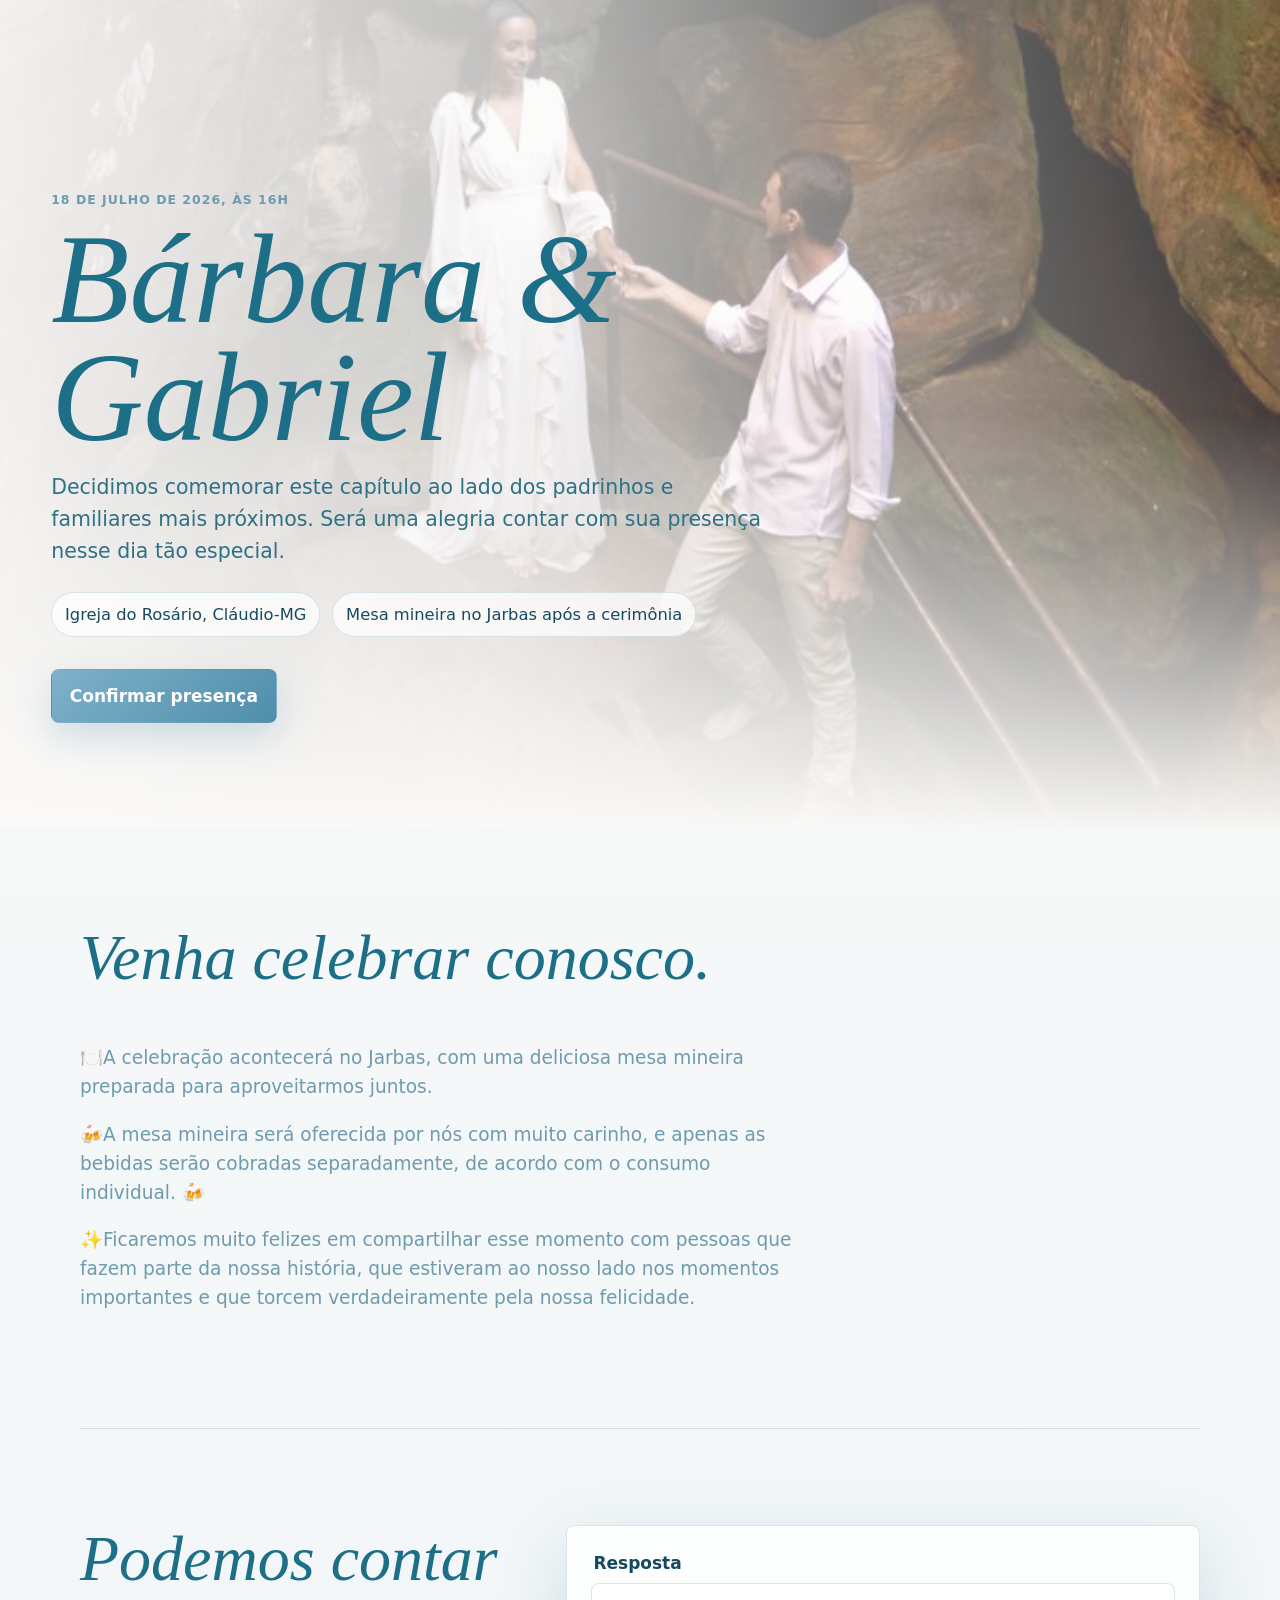
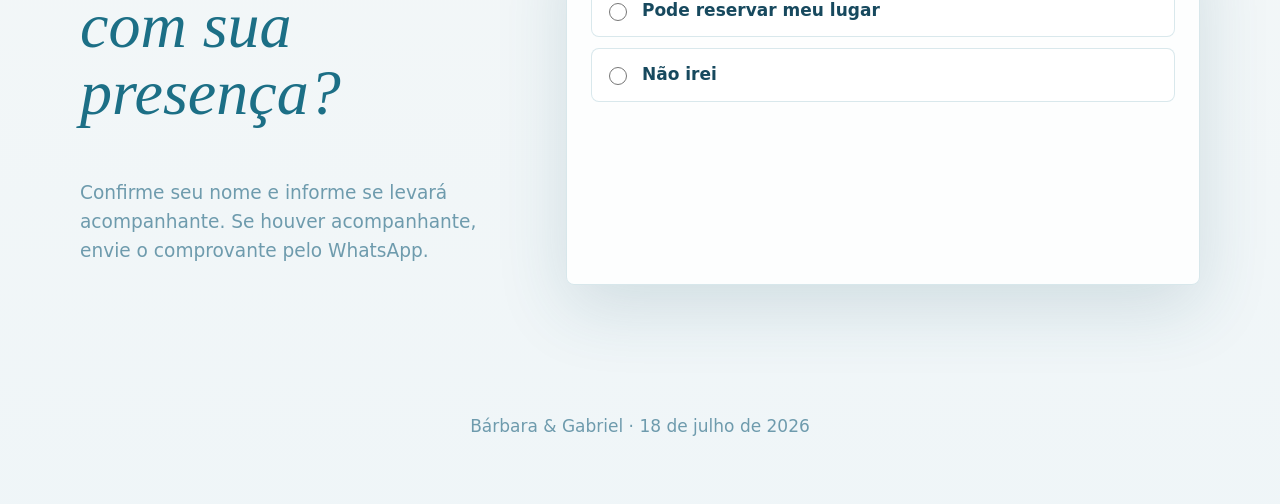
==== commit 6f088e1e: "Restore RSVP as homepage" ====
--- a/index.html
+++ b/index.html
@@ -5,171 +5,206 @@
     <meta name="viewport" content="width=device-width, initial-scale=1" />
     <meta
       name="description"
-      content="Convite de casamento de Bárbara e Gabriel."
+      content="Confirme sua presença na celebração do casamento de Bárbara e Gabriel."
     />
-    <title>Bárbara & Gabriel | Convite de Casamento</title>
+    <title>Bárbara & Gabriel | Confirmação de Presença</title>
     <link
       rel="icon"
-      href="data:image/svg+xml,%3Csvg xmlns='http://www.w3.org/2000/svg' viewBox='0 0 64 64'%3E%3Crect width='64' height='64' rx='8' fill='%23f8fbfb'/%3E%3Ctext x='50%25' y='56%25' text-anchor='middle' font-size='28' fill='%23176b83' font-family='Georgia'%3EBG%3C/text%3E%3C/svg%3E"
+      href="data:image/svg+xml,%3Csvg xmlns='http://www.w3.org/2000/svg' viewBox='0 0 64 64'%3E%3Crect width='64' height='64' rx='8' fill='%23151625'/%3E%3Ctext x='50%25' y='56%25' text-anchor='middle' font-size='30' fill='%23f6f0e7' font-family='Georgia'%3EBG%3C/text%3E%3C/svg%3E"
     />
-    <link rel="preload" as="image" href="assets/convite/nomes.png" />
-    <link rel="preload" as="image" href="assets/convite/noivos.png" />
-    <link rel="stylesheet" href="convite.css" />
+    <link rel="preload" as="image" href="foto.png" />
+    <link rel="stylesheet" href="styles.css" />
   </head>
   <body>
-    <a class="skip-link" href="#cerimonia">Ir para cerimônia</a>
-
-    <main class="invite-page" aria-label="Convite de casamento de Bárbara e Gabriel">
-      <header class="opening">
-        <p class="verse">
-          "Acima de tudo, porém, revistam-se<br />
-          do amor, que é o elo perfeito."
-          <span>(Colossenses 3:14)</span>
+    <a class="skip-link" href="#confirmacao">Ir para confirmação</a>
+
+    <header class="hero" aria-label="Convite de casamento de Bárbara e Gabriel">
+      <img
+        class="hero__image"
+        src="foto.png"
+        alt="Bárbara e Gabriel sorrindo ao ar livre"
+        width="1080"
+        height="1271"
+        decoding="async"
+        fetchpriority="high"
+      />
+      <div class="hero__shade" aria-hidden="true"></div>
+      <div class="hero__grain" aria-hidden="true"></div>
+
+      <div class="hero__content">
+        <p class="eyebrow">18 de julho de 2026, às 16h</p>
+        <h1>Bárbara & Gabriel</h1>
+        <p class="hero__copy">
+          Decidimos comemorar este capítulo ao lado dos padrinhos e familiares
+          mais próximos. Será uma alegria contar com sua presença nesse dia tão
+          especial.
         </p>
-
-        <img
-          class="names-art"
-          src="assets/convite/nomes.png"
-          alt="Bárbara e Gabriel"
-          width="946"
-          height="1619"
-          decoding="async"
-          fetchpriority="high"
-        />
-      </header>
-
-      <section class="couple-section" aria-label="Vamos nos casar">
-        <img
-          class="couple-art"
-          src="assets/convite/noivos.png"
-          alt="Vamos nos casar! Foto de Bárbara e Gabriel"
-          width="1082"
-          height="1599"
-          decoding="async"
-          fetchpriority="high"
-        />
+        <div class="hero__meta" aria-label="Informações principais do evento">
+          <span>Igreja do Rosário, Cláudio-MG</span>
+          <span>Mesa mineira no Jarbas após a cerimônia</span>
+        </div>
+        <a class="button button--primary" href="#confirmacao">Confirmar presença</a>
+      </div>
+    </header>
+
+    <main>
+      <section class="intro" aria-labelledby="celebracao-title">
+        <div class="intro__text">
+          <h2 id="celebracao-title">Venha celebrar conosco.</h2>
+          <p>
+            🍽️A celebração acontecerá no Jarbas, com uma deliciosa mesa mineira
+            preparada para aproveitarmos juntos.
+          </p>
+          <p>
+            🍻A mesa mineira será oferecida por nós com muito carinho, e apenas
+            as bebidas serão cobradas separadamente, de acordo com o consumo
+            individual. 🍻
+          </p>
+          <p>
+            ✨Ficaremos muito felizes em compartilhar esse momento com pessoas
+            que fazem parte da nossa história, que estiveram ao nosso lado nos
+            momentos importantes e que torcem verdadeiramente pela nossa
+            felicidade.
+          </p>
+        </div>
       </section>
 
-      <section class="ceremony" id="cerimonia" aria-labelledby="ceremony-title">
-        <img
-          class="rings-art"
-          src="assets/convite/aliancas.png"
-          alt=""
-          width="194"
-          height="146"
-          decoding="async"
-        />
-        <h1 id="ceremony-title">Cerimônia</h1>
-        <p>
-          <strong>18 de julho de 2026</strong> às 16h na<br />
-          Igreja do Rosário, Cláudio-MG
-        </p>
-
-        <a
-          class="map-link"
-          href="https://www.google.com/maps/search/?api=1&query=Igreja%20do%20Ros%C3%A1rio%2C%20Cl%C3%A1udio-MG"
-          target="_blank"
-          rel="noopener"
-          aria-label="Ver mapa da Igreja do Rosário, Cláudio-MG"
-        >
-          <img
-            src="assets/convite/local.png"
-            alt=""
-            width="1325"
-            height="556"
-            decoding="async"
-          />
-          <span>Ver mapa</span>
-        </a>
+      <section class="rsvp" id="confirmacao" aria-labelledby="rsvp-title">
+        <div class="rsvp__header">
+          <h2 id="rsvp-title">Podemos contar com sua presença?</h2>
+          <p>
+            Confirme seu nome e informe se levará acompanhante. Se houver
+            acompanhante, envie o comprovante pelo WhatsApp.
+          </p>
+        </div>
+
+        <form class="rsvp-form" id="rsvpForm" novalidate>
+          <div class="honeypot" aria-hidden="true">
+            <label for="website">Website</label>
+            <input id="website" name="website" type="text" tabindex="-1" autocomplete="off" />
+          </div>
+
+          <fieldset class="choice-group">
+            <legend>Resposta</legend>
+            <label class="choice-card">
+              <input type="radio" name="attendance" value="confirmado" />
+              <span>Pode reservar meu lugar</span>
+            </label>
+            <label class="choice-card">
+              <input type="radio" name="attendance" value="nao_irei" />
+              <span>Não irei</span>
+            </label>
+          </fieldset>
+
+          <div class="presence-fields" data-presence-fields hidden>
+            <div class="field">
+              <label for="respondentName">Nome do convidado</label>
+              <input
+                id="respondentName"
+                name="respondentName"
+                type="text"
+                maxlength="80"
+                autocomplete="name"
+                placeholder="Digite o seu nome."
+              />
+            </div>
+
+            <div class="dynamic-block companions" data-companion-section>
+              <div class="block-heading">
+                <div>
+                  <h3>Acompanhantes</h3>
+                  <p>
+                    Para os acompanhantes, haverá uma contribuição no valor de
+                    R$ 70,00 referente à mesa mineira. As bebidas serão cobradas
+                    à parte, de acordo com o consumo individual.
+                  </p>
+                  <p>
+                    Pedimos apenas que nos envie o nome do acompanhante juntamente
+                    com o comprovante do Pix abaixo ✨
+                  </p>
+                </div>
+                <button class="button button--ghost" type="button" data-add-companion>
+                  Adicionar acompanhante
+                </button>
+              </div>
+              <div class="name-list" data-companion-list></div>
+            </div>
+
+            <aside class="summary" aria-live="polite">
+              <div>
+                <span>Pessoas confirmadas</span>
+                <strong data-total-people>1</strong>
+              </div>
+              <div>
+                <span>Acompanhantes</span>
+                <strong data-total-companions>0</strong>
+              </div>
+              <div>
+                <span>Contribuição</span>
+                <strong data-total-price>R$ 0,00</strong>
+              </div>
+            </aside>
+
+            <div class="payment-action" data-payment-action hidden>
+              <div class="payment-info" aria-label="Dados de contribuição do acompanhante">
+                <div>
+                  <span class="detail__label">Pix</span>
+                  <span class="pix-copy-row">
+                    <span class="pix-key">bargonsilva@gmail.com</span>
+                    <button
+                      class="copy-pix"
+                      type="button"
+                      data-copy="bargonsilva@gmail.com"
+                      aria-label="Copiar chave Pix"
+                      title="Copiar chave Pix"
+                    >
+                      <span aria-hidden="true">⧉</span>
+                    </button>
+                  </span>
+                </div>
+              </div>
+              <a class="button button--secondary" data-whatsapp href="#" target="_blank" rel="noopener">
+                Enviar comprovante pelo WhatsApp
+              </a>
+            </div>
+          </div>
+
+          <p class="form-message" data-form-message role="status"></p>
+
+          <div class="form-actions" data-form-actions hidden>
+            <button class="button button--primary" type="submit" data-submit>
+              Enviar confirmação
+            </button>
+          </div>
+        </form>
+
+        <section class="success-panel" data-success hidden aria-live="polite">
+          <p class="eyebrow">Confirmação enviada</p>
+          <h2>Obrigado por responder.</h2>
+          <p data-success-summary></p>
+          <a class="button button--primary" data-success-whatsapp href="#" target="_blank" rel="noopener">
+            Abrir WhatsApp
+          </a>
+        </section>
       </section>
-
-      <section class="gift-section" aria-labelledby="gift-title">
-        <img
-          class="branch branch--left"
-          src="assets/convite/galho-2.png"
-          alt=""
-          width="369"
-          height="368"
-          decoding="async"
-        />
-        <img
-          class="gift-art"
-          src="assets/convite/presente.png"
-          alt=""
-          width="253"
-          height="242"
-          decoding="async"
-        />
-        <h2 id="gift-title">Para nos<br />Presentear!</h2>
-        <a
-          class="soft-button"
-          href="presentes.html"
-        >
-          Como nos presentear
-          <img
-            class="click-icon click-icon--gift"
-            src="assets/convite/icone-clique.png"
-            alt=""
-            width="194"
-            height="198"
-            decoding="async"
-          />
-        </a>
-      </section>
-
-      <section class="big-day" aria-labelledby="big-day-title">
-        <span class="heart" aria-hidden="true">♡</span>
-        <h2 id="big-day-title">Para o grande dia!</h2>
-        <ul>
-          <li>Chegue com 30 minutos de antecedência.</li>
-          <li>
-            Por se tratar de um sacramento religioso, sugerimos o uso de trajes
-            adequados ao ambiente, priorizando peças mais respeitosas e evitando
-            roupas curtas ou decotadas.
-          </li>
-        </ul>
-      </section>
-
-      <section class="closing" aria-label="Mensagem aos convidados">
-        <span class="heart" aria-hidden="true">♡</span>
-        <img
-          class="branch branch--right"
-          src="assets/convite/galho.png"
-          alt=""
-          width="369"
-          height="368"
-          decoding="async"
-        />
-        <h2>Te esperamos no altar!</h2>
-        <p>
-          Com gratidão a Deus, aguardamos vocês para viverem esse dia tão sonhado
-          ao nosso lado!
-        </p>
-        <p>Com amor,</p>
-        <img
-          class="crest-art"
-          src="assets/convite/brasao.png"
-          alt="Brasão de Bárbara e Gabriel"
-          width="614"
-          height="614"
-          loading="eager"
-          decoding="async"
-        />
-        <p>
-          Após o sacramento, os noivos receberão os cumprimentos na porta da igreja.
-        </p>
-        <small>Convite individual e intransferível</small>
-      </section>
-
-      <footer class="invite-footer">
-        <img
-          src="assets/convite/galhos.png"
-          alt=""
-          width="1247"
-          height="682"
-          decoding="async"
-        />
-      </footer>
     </main>
+
+    <footer class="footer">
+      <p>Bárbara & Gabriel · 18 de julho de 2026</p>
+    </footer>
+
+    <template id="nameRowTemplate">
+      <div class="name-row">
+        <label>
+          <span data-label>Nome</span>
+          <input type="text" maxlength="80" autocomplete="off" />
+        </label>
+        <button class="icon-button" type="button" aria-label="Remover nome" data-remove-name>
+          ×
+        </button>
+      </div>
+    </template>
+
+    <script src="script.js"></script>
   </body>
 </html>
--- a/styles.css
+++ b/styles.css
@@ -0,0 +1,626 @@
+:root {
+  color-scheme: light;
+  --ink: #1c6f86;
+  --text: #2f7185;
+  --muted: #6e9bad;
+  --bg: #fbfaf8;
+  --bg-soft: #eef5f8;
+  --paper-blue: #c2d9ee;
+  --line: rgba(65, 139, 162, 0.2);
+  --leaf: #6f9488;
+  --leaf-dark: #315f62;
+  --rose: #d01867;
+  --rose-dark: #9e174f;
+  --navy: #17495e;
+  --focus: #8dbad4;
+  --danger: #ad2c4b;
+  --success: #497f61;
+  --radius: 8px;
+  --shadow: 0 22px 70px rgba(38, 93, 113, 0.16);
+}
+
+* {
+  box-sizing: border-box;
+}
+
+html {
+  scroll-behavior: smooth;
+}
+
+body {
+  margin: 0;
+  background:
+    linear-gradient(180deg, rgba(251, 250, 248, 0.96), rgba(238, 245, 248, 0.9)),
+    var(--bg);
+  color: var(--text);
+  font-family:
+    "Segoe UI",
+    system-ui,
+    -apple-system,
+    BlinkMacSystemFont,
+    sans-serif;
+  font-size: 17px;
+  line-height: 1.56;
+}
+
+button,
+input {
+  font: inherit;
+}
+
+button,
+a {
+  -webkit-tap-highlight-color: transparent;
+}
+
+a {
+  color: inherit;
+}
+
+.skip-link {
+  position: fixed;
+  left: 1rem;
+  top: 1rem;
+  z-index: 20;
+  transform: translateY(-150%);
+  background: var(--navy);
+  color: #fff;
+  padding: 0.75rem 1rem;
+  border-radius: var(--radius);
+}
+
+.skip-link:focus-visible {
+  transform: translateY(0);
+}
+
+.hero {
+  position: relative;
+  min-height: 92svh;
+  display: grid;
+  align-items: end;
+  overflow: hidden;
+  isolation: isolate;
+  padding: clamp(1.25rem, 4vw, 4rem);
+}
+
+.hero__image,
+.hero__shade,
+.hero__grain {
+  position: absolute;
+  inset: 0;
+  width: 100%;
+  height: 100%;
+}
+
+.hero__image {
+  object-fit: cover;
+  object-position: 50% 28%;
+  z-index: -3;
+  filter: saturate(0.88) contrast(1.02) brightness(1.06);
+}
+
+.hero__shade {
+  z-index: -2;
+  background:
+    linear-gradient(90deg, rgba(251, 250, 248, 0.94) 0%, rgba(251, 250, 248, 0.74) 39%, rgba(251, 250, 248, 0.06) 100%),
+    linear-gradient(180deg, rgba(251, 250, 248, 0.1) 0%, rgba(251, 250, 248, 0.18) 50%, rgba(251, 250, 248, 0.98) 100%);
+}
+
+.hero__grain {
+  z-index: -1;
+  opacity: 0.28;
+  background-image:
+    linear-gradient(rgba(255, 255, 255, 0.05) 1px, transparent 1px),
+    linear-gradient(90deg, rgba(255, 255, 255, 0.04) 1px, transparent 1px);
+  background-size: 44px 44px;
+  mix-blend-mode: soft-light;
+}
+
+.hero__content {
+  max-width: 720px;
+  padding-bottom: min(6vh, 4rem);
+  animation: reveal 900ms ease-out both;
+}
+
+.eyebrow {
+  margin: 0 0 0.75rem;
+  color: var(--muted);
+  font-size: 0.78rem;
+  font-weight: 700;
+  letter-spacing: 0.08em;
+  text-transform: uppercase;
+}
+
+h1,
+h2,
+h3,
+p {
+  margin-top: 0;
+}
+
+h1 {
+  margin-bottom: 1rem;
+  font-family: Georgia, "Times New Roman", serif;
+  font-size: clamp(3.25rem, 10vw, 8.5rem);
+  font-weight: 400;
+  line-height: 0.92;
+  color: var(--ink);
+  font-style: italic;
+}
+
+h2 {
+  font-family: Georgia, "Times New Roman", serif;
+  font-size: clamp(2rem, 5vw, 4rem);
+  font-weight: 400;
+  line-height: 1.05;
+  color: var(--ink);
+  font-style: italic;
+}
+
+h3 {
+  margin-bottom: 0.25rem;
+  font-size: 1rem;
+}
+
+.hero__copy {
+  max-width: 58ch;
+  color: var(--text);
+  font-size: clamp(1.08rem, 2vw, 1.28rem);
+}
+
+.hero__meta {
+  display: flex;
+  flex-wrap: wrap;
+  gap: 0.75rem;
+  margin: 1.5rem 0 2rem;
+}
+
+.hero__meta span {
+  border: 1px solid var(--line);
+  border-radius: 999px;
+  padding: 0.55rem 0.8rem;
+  background: rgba(255, 255, 255, 0.72);
+  backdrop-filter: blur(10px);
+  color: var(--navy);
+  font-size: 1.02rem;
+}
+
+.button {
+  display: inline-flex;
+  min-height: 48px;
+  align-items: center;
+  justify-content: center;
+  border: 1px solid transparent;
+  border-radius: var(--radius);
+  padding: 0.78rem 1.1rem;
+  cursor: pointer;
+  text-decoration: none;
+  font-weight: 750;
+  transition:
+    transform 160ms ease,
+    border-color 160ms ease,
+    background 160ms ease,
+    color 160ms ease;
+}
+
+.button:hover {
+  transform: translateY(-2px);
+}
+
+.button:active {
+  transform: translateY(0);
+}
+
+.button--primary {
+  background: linear-gradient(135deg, #7fb1ca, #4f8eab);
+  color: #fff;
+  box-shadow: 0 14px 36px rgba(79, 142, 171, 0.24);
+}
+
+.button--secondary {
+  background: rgba(194, 217, 238, 0.46);
+  border-color: var(--line);
+  color: var(--navy);
+}
+
+.button--ghost {
+  min-height: 42px;
+  background: transparent;
+  border-color: rgba(65, 139, 162, 0.32);
+  color: var(--ink);
+}
+
+main {
+  position: relative;
+  z-index: 1;
+}
+
+.intro,
+.rsvp {
+  width: min(1120px, calc(100% - 2rem));
+  margin-inline: auto;
+}
+
+.intro {
+  display: grid;
+  grid-template-columns: 1fr;
+  gap: clamp(1rem, 4vw, 3rem);
+  padding: clamp(3rem, 8vw, 6rem) 0;
+  border-bottom: 1px solid var(--line);
+}
+
+.intro__text p {
+  max-width: 62ch;
+  color: var(--muted);
+  font-size: clamp(1.06rem, 1.7vw, 1.16rem);
+}
+
+.intro__details,
+.payment-info {
+  align-self: end;
+  display: grid;
+  gap: 1rem;
+  padding: 1rem;
+  border: 1px solid var(--line);
+  border-radius: var(--radius);
+  background: rgba(255, 255, 255, 0.72);
+}
+
+.intro__details > div,
+.payment-info > div {
+  display: grid;
+  gap: 0.25rem;
+}
+
+.detail__label {
+  color: var(--muted);
+  font-size: 0.9rem;
+}
+
+.pix-copy-row {
+  display: flex;
+  align-items: center;
+  gap: 0.55rem;
+  flex-wrap: wrap;
+}
+
+.pix-key {
+  color: var(--ink);
+  font-weight: 700;
+}
+
+.copy-pix {
+  display: inline-grid;
+  width: 36px;
+  height: 36px;
+  place-items: center;
+  border: 1px solid var(--line);
+  border-radius: var(--radius);
+  padding: 0;
+  background: rgba(255, 255, 255, 0.78);
+  color: var(--ink);
+  cursor: pointer;
+  font-size: 1rem;
+  line-height: 1;
+  transition:
+    transform 160ms ease,
+    background 160ms ease,
+    border-color 160ms ease;
+}
+
+.copy-pix:hover {
+  transform: translateY(-1px);
+  border-color: rgba(65, 139, 162, 0.42);
+  background: rgba(194, 217, 238, 0.42);
+}
+
+.copy-pix.is-copied {
+  border-color: rgba(73, 127, 97, 0.45);
+  background: rgba(73, 127, 97, 0.12);
+  color: var(--success);
+}
+
+.rsvp {
+  display: grid;
+  grid-template-columns: minmax(0, 0.8fr) minmax(320px, 1.2fr);
+  gap: clamp(1.5rem, 5vw, 4rem);
+  padding: clamp(3rem, 8vw, 6rem) 0;
+}
+
+.rsvp__header {
+  position: sticky;
+  top: 1.5rem;
+  align-self: start;
+}
+
+.rsvp__header p {
+  color: var(--muted);
+  font-size: clamp(1.06rem, 1.7vw, 1.16rem);
+}
+
+.rsvp-form,
+.success-panel {
+  border: 1px solid var(--line);
+  border-radius: var(--radius);
+  background: rgba(255, 255, 255, 0.84);
+  box-shadow: var(--shadow);
+  padding: clamp(1rem, 3vw, 1.5rem);
+}
+
+.honeypot {
+  position: absolute;
+  left: -100vw;
+  width: 1px;
+  height: 1px;
+  overflow: hidden;
+}
+
+.field,
+.dynamic-block,
+.choice-group {
+  margin: 0 0 1.25rem;
+}
+
+label,
+legend {
+  color: var(--navy);
+  font-weight: 700;
+}
+
+.field label,
+.name-row span,
+legend {
+  display: block;
+  margin-bottom: 0.45rem;
+}
+
+input[type="text"] {
+  width: 100%;
+  min-height: 48px;
+  border: 1px solid var(--line);
+  border-radius: var(--radius);
+  background: rgba(255, 255, 255, 0.92);
+  color: var(--navy);
+  padding: 0.8rem 0.9rem;
+  outline: 0;
+}
+
+input[type="text"]::placeholder {
+  color: rgba(47, 113, 133, 0.56);
+}
+
+input[type="text"]:focus,
+.choice-card:has(input:focus-visible),
+.button:focus-visible,
+.icon-button:focus-visible,
+.copy-pix:focus-visible {
+  outline: 3px solid rgba(141, 186, 212, 0.42);
+  outline-offset: 3px;
+}
+
+.choice-group {
+  border: 0;
+  padding: 0;
+}
+
+.choice-card {
+  display: flex;
+  min-height: 54px;
+  align-items: center;
+  gap: 0.75rem;
+  border: 1px solid var(--line);
+  border-radius: var(--radius);
+  padding: 0.75rem;
+  background: rgba(255, 255, 255, 0.78);
+  cursor: pointer;
+}
+
+.choice-card + .choice-card {
+  margin-top: 0.65rem;
+}
+
+.choice-card:has(input:checked) {
+  border-color: rgba(65, 139, 162, 0.62);
+  background: rgba(194, 217, 238, 0.48);
+}
+
+.choice-card input {
+  width: 1.1rem;
+  height: 1.1rem;
+  accent-color: var(--rose);
+}
+
+.block-heading {
+  display: flex;
+  align-items: start;
+  justify-content: space-between;
+  gap: 1rem;
+  margin-bottom: 0.85rem;
+}
+
+.block-heading p {
+  margin-bottom: 0;
+  color: var(--muted);
+  font-size: 1.02rem;
+}
+
+.name-list {
+  display: grid;
+  gap: 0.75rem;
+}
+
+.name-row {
+  display: grid;
+  grid-template-columns: 1fr 44px;
+  gap: 0.65rem;
+  align-items: end;
+}
+
+.icon-button {
+  width: 44px;
+  height: 48px;
+  border: 1px solid var(--line);
+  border-radius: var(--radius);
+  background: rgba(194, 217, 238, 0.22);
+  color: var(--ink);
+  cursor: pointer;
+  font-size: 1.4rem;
+  line-height: 1;
+}
+
+.summary {
+  display: grid;
+  grid-template-columns: repeat(3, 1fr);
+  gap: 0.7rem;
+  margin: 1.25rem 0;
+}
+
+.summary div {
+  display: grid;
+  gap: 0.35rem;
+  border: 1px solid var(--line);
+  border-radius: var(--radius);
+  padding: 0.85rem;
+  background: rgba(238, 245, 248, 0.7);
+}
+
+.payment-action {
+  display: grid;
+  gap: 0.8rem;
+  margin-top: -0.2rem;
+  border: 1px solid var(--line);
+  border-radius: var(--radius);
+  padding: 1rem;
+  background: rgba(194, 217, 238, 0.24);
+}
+
+.payment-action p {
+  margin: 0;
+  color: var(--text);
+  font-size: 1.02rem;
+}
+
+.summary span {
+  color: var(--muted);
+  font-size: 0.88rem;
+}
+
+.summary strong {
+  font-size: 1.1rem;
+}
+
+.form-message {
+  min-height: 1.5rem;
+  color: var(--muted);
+}
+
+.form-message.is-error {
+  color: var(--danger);
+}
+
+.form-message.is-success {
+  color: var(--success);
+}
+
+.form-actions {
+  display: grid;
+  gap: 0.75rem;
+}
+
+.success-panel {
+  align-self: start;
+}
+
+.success-panel p:not(.eyebrow) {
+  color: var(--muted);
+}
+
+.footer {
+  padding: 2rem 1rem 3rem;
+  color: var(--muted);
+  text-align: center;
+}
+
+[hidden] {
+  display: none !important;
+}
+
+@keyframes reveal {
+  from {
+    opacity: 0;
+    transform: translateY(24px);
+  }
+  to {
+    opacity: 1;
+    transform: translateY(0);
+  }
+}
+
+@media (max-width: 820px) {
+  .hero {
+    min-height: 92svh;
+    align-items: end;
+  }
+
+  .hero__image {
+    object-position: 50% 20%;
+  }
+
+  .hero__shade {
+    background:
+      linear-gradient(180deg, rgba(251, 250, 248, 0.08) 0%, rgba(251, 250, 248, 0.42) 42%, rgba(251, 250, 248, 0.98) 100%),
+      linear-gradient(90deg, rgba(251, 250, 248, 0.76), rgba(251, 250, 248, 0.2));
+  }
+
+  .intro,
+  .rsvp {
+    grid-template-columns: 1fr;
+  }
+
+  .rsvp__header {
+    position: static;
+  }
+
+  .summary {
+    grid-template-columns: 1fr;
+  }
+
+  .block-heading,
+  .form-actions {
+    align-items: stretch;
+    flex-direction: column;
+  }
+
+  .button {
+    width: 100%;
+  }
+}
+
+@media (max-width: 480px) {
+  .hero {
+    padding: 1rem;
+  }
+
+  .hero__meta span {
+    width: 100%;
+  }
+
+  .name-row {
+    grid-template-columns: 1fr;
+  }
+
+  .icon-button {
+    width: 100%;
+  }
+}
+
+@media (prefers-reduced-motion: reduce) {
+  *,
+  *::before,
+  *::after {
+    scroll-behavior: auto !important;
+    animation-duration: 1ms !important;
+    animation-iteration-count: 1 !important;
+    transition-duration: 1ms !important;
+  }
+}
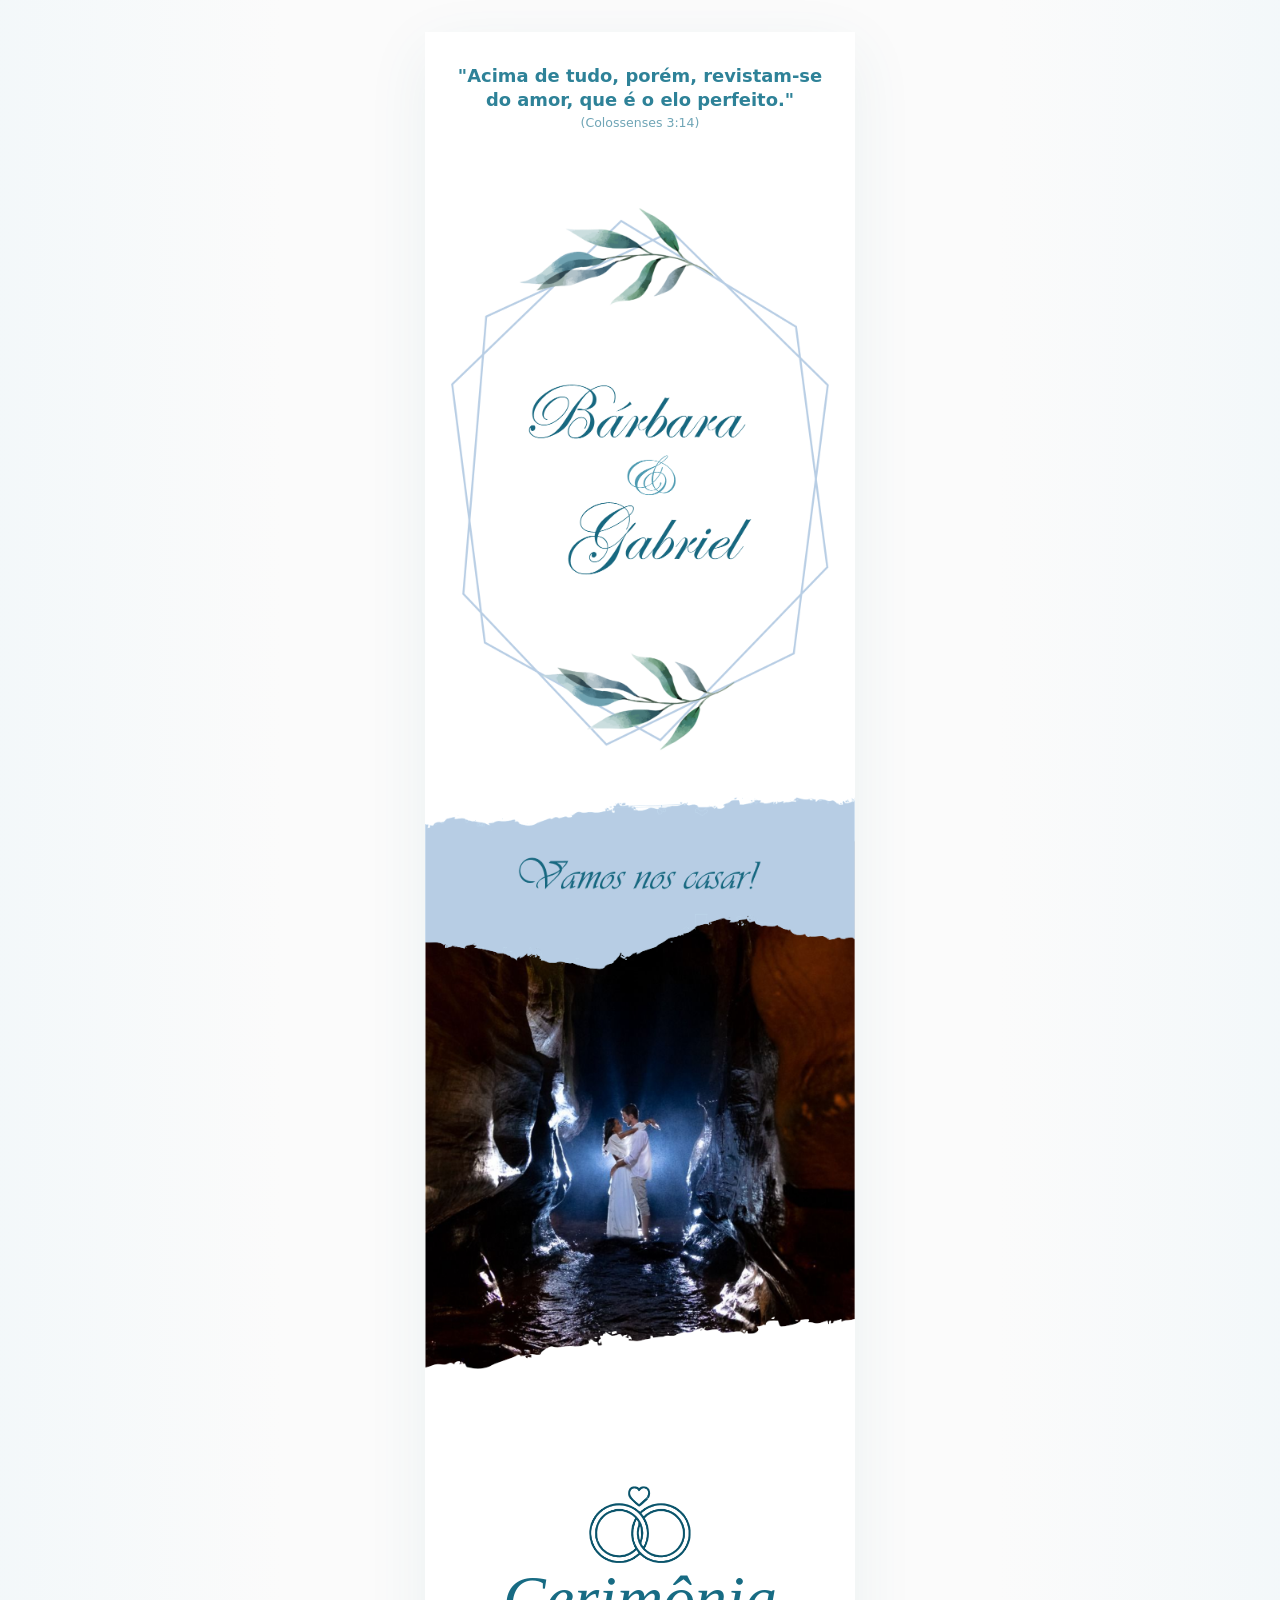
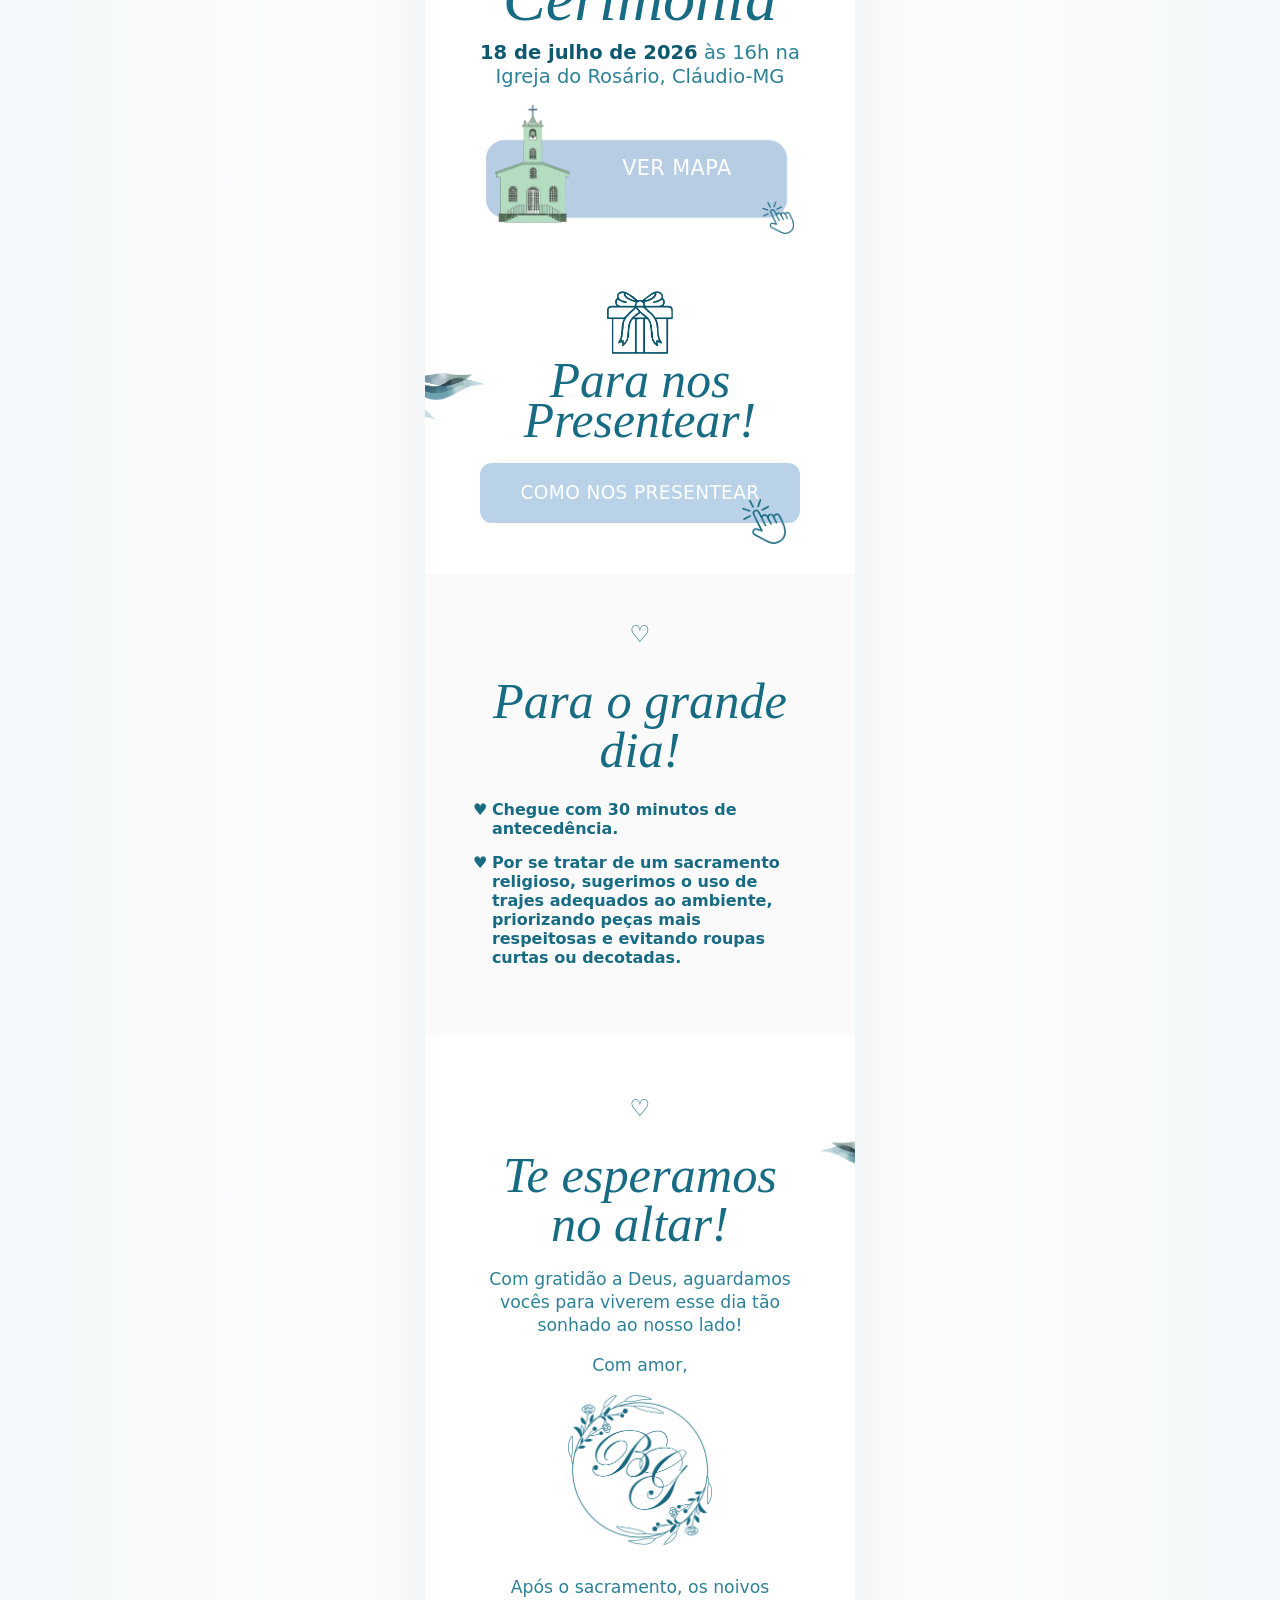
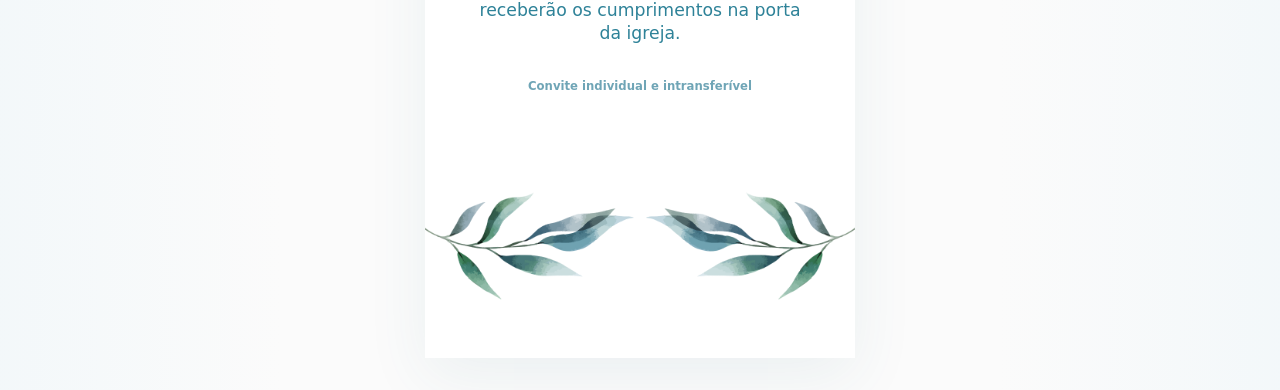
==== commit 8a7c297d: "Set invitation as homepage" ====
--- a/index.html
+++ b/index.html
@@ -5,206 +5,171 @@
     <meta name="viewport" content="width=device-width, initial-scale=1" />
     <meta
       name="description"
-      content="Confirme sua presença na celebração do casamento de Bárbara e Gabriel."
+      content="Convite de casamento de Bárbara e Gabriel."
     />
-    <title>Bárbara & Gabriel | Confirmação de Presença</title>
+    <title>Bárbara & Gabriel | Convite de Casamento</title>
     <link
       rel="icon"
-      href="data:image/svg+xml,%3Csvg xmlns='http://www.w3.org/2000/svg' viewBox='0 0 64 64'%3E%3Crect width='64' height='64' rx='8' fill='%23151625'/%3E%3Ctext x='50%25' y='56%25' text-anchor='middle' font-size='30' fill='%23f6f0e7' font-family='Georgia'%3EBG%3C/text%3E%3C/svg%3E"
+      href="data:image/svg+xml,%3Csvg xmlns='http://www.w3.org/2000/svg' viewBox='0 0 64 64'%3E%3Crect width='64' height='64' rx='8' fill='%23f8fbfb'/%3E%3Ctext x='50%25' y='56%25' text-anchor='middle' font-size='28' fill='%23176b83' font-family='Georgia'%3EBG%3C/text%3E%3C/svg%3E"
     />
-    <link rel="preload" as="image" href="foto.png" />
-    <link rel="stylesheet" href="styles.css" />
+    <link rel="preload" as="image" href="assets/convite/nomes.png" />
+    <link rel="preload" as="image" href="assets/convite/noivos.png" />
+    <link rel="stylesheet" href="convite.css" />
   </head>
   <body>
-    <a class="skip-link" href="#confirmacao">Ir para confirmação</a>
+    <a class="skip-link" href="#cerimonia">Ir para cerimônia</a>
 
-    <header class="hero" aria-label="Convite de casamento de Bárbara e Gabriel">
-      <img
-        class="hero__image"
-        src="foto.png"
-        alt="Bárbara e Gabriel sorrindo ao ar livre"
-        width="1080"
-        height="1271"
-        decoding="async"
-        fetchpriority="high"
-      />
-      <div class="hero__shade" aria-hidden="true"></div>
-      <div class="hero__grain" aria-hidden="true"></div>
+    <main class="invite-page" aria-label="Convite de casamento de Bárbara e Gabriel">
+      <header class="opening">
+        <p class="verse">
+          "Acima de tudo, porém, revistam-se<br />
+          do amor, que é o elo perfeito."
+          <span>(Colossenses 3:14)</span>
+        </p>
 
-      <div class="hero__content">
-        <p class="eyebrow">18 de julho de 2026, às 16h</p>
-        <h1>Bárbara & Gabriel</h1>
-        <p class="hero__copy">
-          Decidimos comemorar este capítulo ao lado dos padrinhos e familiares
-          mais próximos. Será uma alegria contar com sua presença nesse dia tão
-          especial.
-        </p>
-        <div class="hero__meta" aria-label="Informações principais do evento">
-          <span>Igreja do Rosário, Cláudio-MG</span>
-          <span>Mesa mineira no Jarbas após a cerimônia</span>
-        </div>
-        <a class="button button--primary" href="#confirmacao">Confirmar presença</a>
-      </div>
-    </header>
+        <img
+          class="names-art"
+          src="assets/convite/nomes.png"
+          alt="Bárbara e Gabriel"
+          width="946"
+          height="1619"
+          decoding="async"
+          fetchpriority="high"
+        />
+      </header>
 
-    <main>
-      <section class="intro" aria-labelledby="celebracao-title">
-        <div class="intro__text">
-          <h2 id="celebracao-title">Venha celebrar conosco.</h2>
-          <p>
-            🍽️A celebração acontecerá no Jarbas, com uma deliciosa mesa mineira
-            preparada para aproveitarmos juntos.
-          </p>
-          <p>
-            🍻A mesa mineira será oferecida por nós com muito carinho, e apenas
-            as bebidas serão cobradas separadamente, de acordo com o consumo
-            individual. 🍻
-          </p>
-          <p>
-            ✨Ficaremos muito felizes em compartilhar esse momento com pessoas
-            que fazem parte da nossa história, que estiveram ao nosso lado nos
-            momentos importantes e que torcem verdadeiramente pela nossa
-            felicidade.
-          </p>
-        </div>
+      <section class="couple-section" aria-label="Vamos nos casar">
+        <img
+          class="couple-art"
+          src="assets/convite/noivos.png"
+          alt="Vamos nos casar! Foto de Bárbara e Gabriel"
+          width="1082"
+          height="1599"
+          decoding="async"
+          fetchpriority="high"
+        />
       </section>
 
-      <section class="rsvp" id="confirmacao" aria-labelledby="rsvp-title">
-        <div class="rsvp__header">
-          <h2 id="rsvp-title">Podemos contar com sua presença?</h2>
-          <p>
-            Confirme seu nome e informe se levará acompanhante. Se houver
-            acompanhante, envie o comprovante pelo WhatsApp.
-          </p>
-        </div>
+      <section class="ceremony" id="cerimonia" aria-labelledby="ceremony-title">
+        <img
+          class="rings-art"
+          src="assets/convite/aliancas.png"
+          alt=""
+          width="194"
+          height="146"
+          decoding="async"
+        />
+        <h1 id="ceremony-title">Cerimônia</h1>
+        <p>
+          <strong>18 de julho de 2026</strong> às 16h na<br />
+          Igreja do Rosário, Cláudio-MG
+        </p>
 
-        <form class="rsvp-form" id="rsvpForm" novalidate>
-          <div class="honeypot" aria-hidden="true">
-            <label for="website">Website</label>
-            <input id="website" name="website" type="text" tabindex="-1" autocomplete="off" />
-          </div>
+        <a
+          class="map-link"
+          href="https://www.google.com/maps/search/?api=1&query=Igreja%20do%20Ros%C3%A1rio%2C%20Cl%C3%A1udio-MG"
+          target="_blank"
+          rel="noopener"
+          aria-label="Ver mapa da Igreja do Rosário, Cláudio-MG"
+        >
+          <img
+            src="assets/convite/local.png"
+            alt=""
+            width="1325"
+            height="556"
+            decoding="async"
+          />
+          <span>Ver mapa</span>
+        </a>
+      </section>
 
-          <fieldset class="choice-group">
-            <legend>Resposta</legend>
-            <label class="choice-card">
-              <input type="radio" name="attendance" value="confirmado" />
-              <span>Pode reservar meu lugar</span>
-            </label>
-            <label class="choice-card">
-              <input type="radio" name="attendance" value="nao_irei" />
-              <span>Não irei</span>
-            </label>
-          </fieldset>
+      <section class="gift-section" aria-labelledby="gift-title">
+        <img
+          class="branch branch--left"
+          src="assets/convite/galho-2.png"
+          alt=""
+          width="369"
+          height="368"
+          decoding="async"
+        />
+        <img
+          class="gift-art"
+          src="assets/convite/presente.png"
+          alt=""
+          width="253"
+          height="242"
+          decoding="async"
+        />
+        <h2 id="gift-title">Para nos<br />Presentear!</h2>
+        <a
+          class="soft-button"
+          href="presentes.html"
+        >
+          Como nos presentear
+          <img
+            class="click-icon click-icon--gift"
+            src="assets/convite/icone-clique.png"
+            alt=""
+            width="194"
+            height="198"
+            decoding="async"
+          />
+        </a>
+      </section>
 
-          <div class="presence-fields" data-presence-fields hidden>
-            <div class="field">
-              <label for="respondentName">Nome do convidado</label>
-              <input
-                id="respondentName"
-                name="respondentName"
-                type="text"
-                maxlength="80"
-                autocomplete="name"
-                placeholder="Digite o seu nome."
-              />
-            </div>
+      <section class="big-day" aria-labelledby="big-day-title">
+        <span class="heart" aria-hidden="true">♡</span>
+        <h2 id="big-day-title">Para o grande dia!</h2>
+        <ul>
+          <li>Chegue com 30 minutos de antecedência.</li>
+          <li>
+            Por se tratar de um sacramento religioso, sugerimos o uso de trajes
+            adequados ao ambiente, priorizando peças mais respeitosas e evitando
+            roupas curtas ou decotadas.
+          </li>
+        </ul>
+      </section>
 
-            <div class="dynamic-block companions" data-companion-section>
-              <div class="block-heading">
-                <div>
-                  <h3>Acompanhantes</h3>
-                  <p>
-                    Para os acompanhantes, haverá uma contribuição no valor de
-                    R$ 70,00 referente à mesa mineira. As bebidas serão cobradas
-                    à parte, de acordo com o consumo individual.
-                  </p>
-                  <p>
-                    Pedimos apenas que nos envie o nome do acompanhante juntamente
-                    com o comprovante do Pix abaixo ✨
-                  </p>
-                </div>
-                <button class="button button--ghost" type="button" data-add-companion>
-                  Adicionar acompanhante
-                </button>
-              </div>
-              <div class="name-list" data-companion-list></div>
-            </div>
+      <section class="closing" aria-label="Mensagem aos convidados">
+        <span class="heart" aria-hidden="true">♡</span>
+        <img
+          class="branch branch--right"
+          src="assets/convite/galho.png"
+          alt=""
+          width="369"
+          height="368"
+          decoding="async"
+        />
+        <h2>Te esperamos no altar!</h2>
+        <p>
+          Com gratidão a Deus, aguardamos vocês para viverem esse dia tão sonhado
+          ao nosso lado!
+        </p>
+        <p>Com amor,</p>
+        <img
+          class="crest-art"
+          src="assets/convite/brasao.png"
+          alt="Brasão de Bárbara e Gabriel"
+          width="614"
+          height="614"
+          loading="eager"
+          decoding="async"
+        />
+        <p>
+          Após o sacramento, os noivos receberão os cumprimentos na porta da igreja.
+        </p>
+        <small>Convite individual e intransferível</small>
+      </section>
 
-            <aside class="summary" aria-live="polite">
-              <div>
-                <span>Pessoas confirmadas</span>
-                <strong data-total-people>1</strong>
-              </div>
-              <div>
-                <span>Acompanhantes</span>
-                <strong data-total-companions>0</strong>
-              </div>
-              <div>
-                <span>Contribuição</span>
-                <strong data-total-price>R$ 0,00</strong>
-              </div>
-            </aside>
-
-            <div class="payment-action" data-payment-action hidden>
-              <div class="payment-info" aria-label="Dados de contribuição do acompanhante">
-                <div>
-                  <span class="detail__label">Pix</span>
-                  <span class="pix-copy-row">
-                    <span class="pix-key">bargonsilva@gmail.com</span>
-                    <button
-                      class="copy-pix"
-                      type="button"
-                      data-copy="bargonsilva@gmail.com"
-                      aria-label="Copiar chave Pix"
-                      title="Copiar chave Pix"
-                    >
-                      <span aria-hidden="true">⧉</span>
-                    </button>
-                  </span>
-                </div>
-              </div>
-              <a class="button button--secondary" data-whatsapp href="#" target="_blank" rel="noopener">
-                Enviar comprovante pelo WhatsApp
-              </a>
-            </div>
-          </div>
-
-          <p class="form-message" data-form-message role="status"></p>
-
-          <div class="form-actions" data-form-actions hidden>
-            <button class="button button--primary" type="submit" data-submit>
-              Enviar confirmação
-            </button>
-          </div>
-        </form>
-
-        <section class="success-panel" data-success hidden aria-live="polite">
-          <p class="eyebrow">Confirmação enviada</p>
-          <h2>Obrigado por responder.</h2>
-          <p data-success-summary></p>
-          <a class="button button--primary" data-success-whatsapp href="#" target="_blank" rel="noopener">
-            Abrir WhatsApp
-          </a>
-        </section>
-      </section>
+      <footer class="invite-footer">
+        <img
+          src="assets/convite/galhos.png"
+          alt=""
+          width="1247"
+          height="682"
+          decoding="async"
+        />
+      </footer>
     </main>
-
-    <footer class="footer">
-      <p>Bárbara & Gabriel · 18 de julho de 2026</p>
-    </footer>
-
-    <template id="nameRowTemplate">
-      <div class="name-row">
-        <label>
-          <span data-label>Nome</span>
-          <input type="text" maxlength="80" autocomplete="off" />
-        </label>
-        <button class="icon-button" type="button" aria-label="Remover nome" data-remove-name>
-          ×
-        </button>
-      </div>
-    </template>
-
-    <script src="script.js"></script>
   </body>
 </html>
--- a/convite.css
+++ b/convite.css
@@ -0,0 +1,384 @@
+:root {
+  color-scheme: light;
+  --ink: #176b83;
+  --ink-dark: #0e5870;
+  --text: #2e8298;
+  --muted: #6fa5b6;
+  --paper: #fff;
+  --paper-soft: #fafafa;
+  --blue: #b9d2e8;
+  --line: rgba(23, 107, 131, 0.24);
+  --focus: rgba(23, 107, 131, 0.34);
+}
+
+* {
+  box-sizing: border-box;
+}
+
+html {
+  scroll-behavior: smooth;
+}
+
+body {
+  margin: 0;
+  background:
+    linear-gradient(90deg, rgba(236, 245, 249, 0.52), transparent 22%, transparent 78%, rgba(236, 245, 249, 0.52)),
+    #fbfbfb;
+  color: var(--text);
+  font-family:
+    "Segoe UI",
+    system-ui,
+    -apple-system,
+    BlinkMacSystemFont,
+    sans-serif;
+  font-size: 16px;
+  line-height: 1.42;
+}
+
+a {
+  color: inherit;
+}
+
+img {
+  max-width: 100%;
+}
+
+.names-art,
+.couple-art,
+.rings-art,
+.map-link img,
+.branch,
+.gift-art,
+.crest-art,
+.invite-footer img {
+  height: auto;
+}
+
+.skip-link {
+  position: fixed;
+  left: 1rem;
+  top: 1rem;
+  z-index: 10;
+  border-radius: 6px;
+  background: var(--ink-dark);
+  color: #fff;
+  padding: 0.75rem 1rem;
+  text-decoration: none;
+}
+
+.skip-link:not(:focus-visible) {
+  width: 1px;
+  height: 1px;
+  overflow: hidden;
+  clip-path: inset(50%);
+  white-space: nowrap;
+}
+
+.skip-link:focus-visible,
+.map-link:focus-visible,
+.soft-button:focus-visible {
+  outline: 3px solid var(--focus);
+  outline-offset: 4px;
+}
+
+.invite-page {
+  width: min(100%, 430px);
+  margin: 0 auto;
+  overflow: hidden;
+  background: var(--paper);
+  box-shadow: 0 18px 58px rgba(47, 109, 132, 0.08);
+}
+
+.opening {
+  padding-top: 2rem;
+  text-align: center;
+}
+
+.verse {
+  margin: 0 auto 1.5rem;
+  color: var(--text);
+  font-size: clamp(0.96rem, 3.45vw, 1.12rem);
+  font-weight: 700;
+  line-height: 1.34;
+}
+
+.verse span {
+  display: block;
+  margin-top: 0.16rem;
+  color: var(--muted);
+  font-size: 0.7em;
+  font-weight: 500;
+}
+
+.names-art {
+  display: block;
+  width: 88%;
+  margin: 0 auto -0.35rem;
+}
+
+.couple-section {
+  margin-top: -0.15rem;
+}
+
+.couple-art {
+  display: block;
+  width: 100%;
+}
+
+.ceremony,
+.gift-section,
+.big-day,
+.closing {
+  position: relative;
+  padding-inline: clamp(1.4rem, 8vw, 3rem);
+  text-align: center;
+}
+
+.ceremony {
+  padding-top: clamp(2.15rem, 9vw, 3.2rem);
+  padding-bottom: 2.6rem;
+}
+
+.rings-art {
+  display: block;
+  width: clamp(4.8rem, 21vw, 6.4rem);
+  margin: 0 auto 0.35rem;
+}
+
+h1,
+h2 {
+  margin: 0;
+  color: var(--ink);
+  font-family: Vivaldi, "Edwardian Script ITC", "Bickham Script Pro", Georgia, "Times New Roman", serif;
+  font-style: italic;
+  font-weight: 400;
+}
+
+.ceremony h1 {
+  margin-bottom: 0.72rem;
+  font-size: clamp(2.7rem, 12vw, 4rem);
+  line-height: 0.95;
+}
+
+.ceremony p {
+  margin: 0 auto 1rem;
+  color: var(--text);
+  font-size: clamp(1rem, 4.3vw, 1.22rem);
+  line-height: 1.22;
+}
+
+.ceremony strong {
+  color: var(--ink-dark);
+  font-weight: 800;
+}
+
+.map-link {
+  position: relative;
+  display: block;
+  width: min(22rem, 92%);
+  margin: 0 auto;
+  text-decoration: none;
+}
+
+.map-link img {
+  display: block;
+  width: 100%;
+  height: auto;
+}
+
+.map-link span {
+  position: absolute;
+  left: 62%;
+  top: 50%;
+  color: #fff;
+  font-size: clamp(1.05rem, 4vw, 1.3rem);
+  font-weight: 500;
+  letter-spacing: 0.02em;
+  text-transform: uppercase;
+  transform: translate(-50%, -50%);
+}
+
+.gift-section {
+  padding-top: 1rem;
+  padding-bottom: 3.2rem;
+}
+
+.branch {
+  position: absolute;
+  pointer-events: none;
+}
+
+.branch--left {
+  left: -7.2rem;
+  top: 0.2rem;
+  width: 12rem;
+}
+
+.gift-art {
+  display: block;
+  width: clamp(3rem, 14vw, 4.1rem);
+  margin: 0 auto 0.4rem;
+}
+
+.gift-section h2 {
+  margin-bottom: 1.35rem;
+  font-size: clamp(2.05rem, 10vw, 3.1rem);
+  line-height: 0.82;
+}
+
+.soft-button {
+  position: relative;
+  display: inline-flex;
+  min-height: 3.7rem;
+  width: min(20rem, 100%);
+  align-items: center;
+  justify-content: center;
+  border-radius: 0.75rem;
+  background: var(--blue);
+  color: #fff;
+  font-size: clamp(0.96rem, 3.6vw, 1.16rem);
+  font-weight: 500;
+  letter-spacing: 0.02em;
+  text-decoration: none;
+  text-transform: uppercase;
+}
+
+.click-icon {
+  position: absolute;
+  width: clamp(2.1rem, 8vw, 2.75rem);
+  max-width: none;
+  height: auto;
+  pointer-events: none;
+}
+
+.click-icon--gift {
+  right: 0.9rem;
+  bottom: -1.35rem;
+}
+
+
+.heart {
+  display: block;
+  margin-bottom: 2rem;
+  color: var(--ink);
+  font-size: 1.45rem;
+  line-height: 1;
+}
+
+.big-day {
+  padding-top: 3rem;
+  padding-bottom: 4.2rem;
+  background: var(--paper-soft);
+}
+
+.big-day h2,
+.closing h2 {
+  font-size: clamp(2.1rem, 9vw, 3.15rem);
+  line-height: 0.98;
+}
+
+.big-day ul {
+  display: grid;
+  gap: 1rem;
+  width: min(22rem, 100%);
+  margin: 1.55rem auto 0;
+  padding: 0;
+  color: var(--ink);
+  font-size: clamp(0.9rem, 3.55vw, 1rem);
+  font-weight: 750;
+  line-height: 1.18;
+  list-style: none;
+  text-align: left;
+}
+
+.big-day li {
+  position: relative;
+  padding-left: 1.18rem;
+}
+
+.big-day li::before {
+  content: "♥";
+  position: absolute;
+  left: 0;
+  top: 0;
+}
+
+.closing {
+  padding-top: 3.8rem;
+  padding-bottom: 0.7rem;
+}
+
+.branch--right {
+  right: -7.5rem;
+  top: 1.45rem;
+  width: 10.6rem;
+}
+
+.closing h2 {
+  margin-bottom: 1.15rem;
+}
+
+.closing p {
+  width: min(23rem, 100%);
+  margin: 0 auto 1.05rem;
+  font-size: clamp(0.95rem, 3.7vw, 1.08rem);
+  line-height: 1.34;
+}
+
+.crest-art {
+  display: block;
+  width: clamp(6.9rem, 34vw, 9rem);
+  margin: 1.1rem auto 1.9rem;
+}
+
+.closing small {
+  display: block;
+  margin-top: 2.05rem;
+  color: var(--muted);
+  font-size: 0.73rem;
+  font-weight: 700;
+}
+
+.invite-footer {
+  margin-top: -0.7rem;
+}
+
+.invite-footer img {
+  display: block;
+  width: 112%;
+  max-width: none;
+  margin-left: -6%;
+}
+
+
+@media (min-width: 760px) {
+  body {
+    padding-block: 2rem;
+  }
+}
+
+@media (max-width: 360px) {
+  .opening {
+    padding-top: 1.55rem;
+  }
+
+  .names-art {
+    width: 92%;
+  }
+
+  .branch--left {
+    left: -7.8rem;
+  }
+
+  .branch--right {
+    right: -7.1rem;
+  }
+}
+
+@media (prefers-reduced-motion: reduce) {
+  *,
+  *::before,
+  *::after {
+    scroll-behavior: auto !important;
+  }
+}
